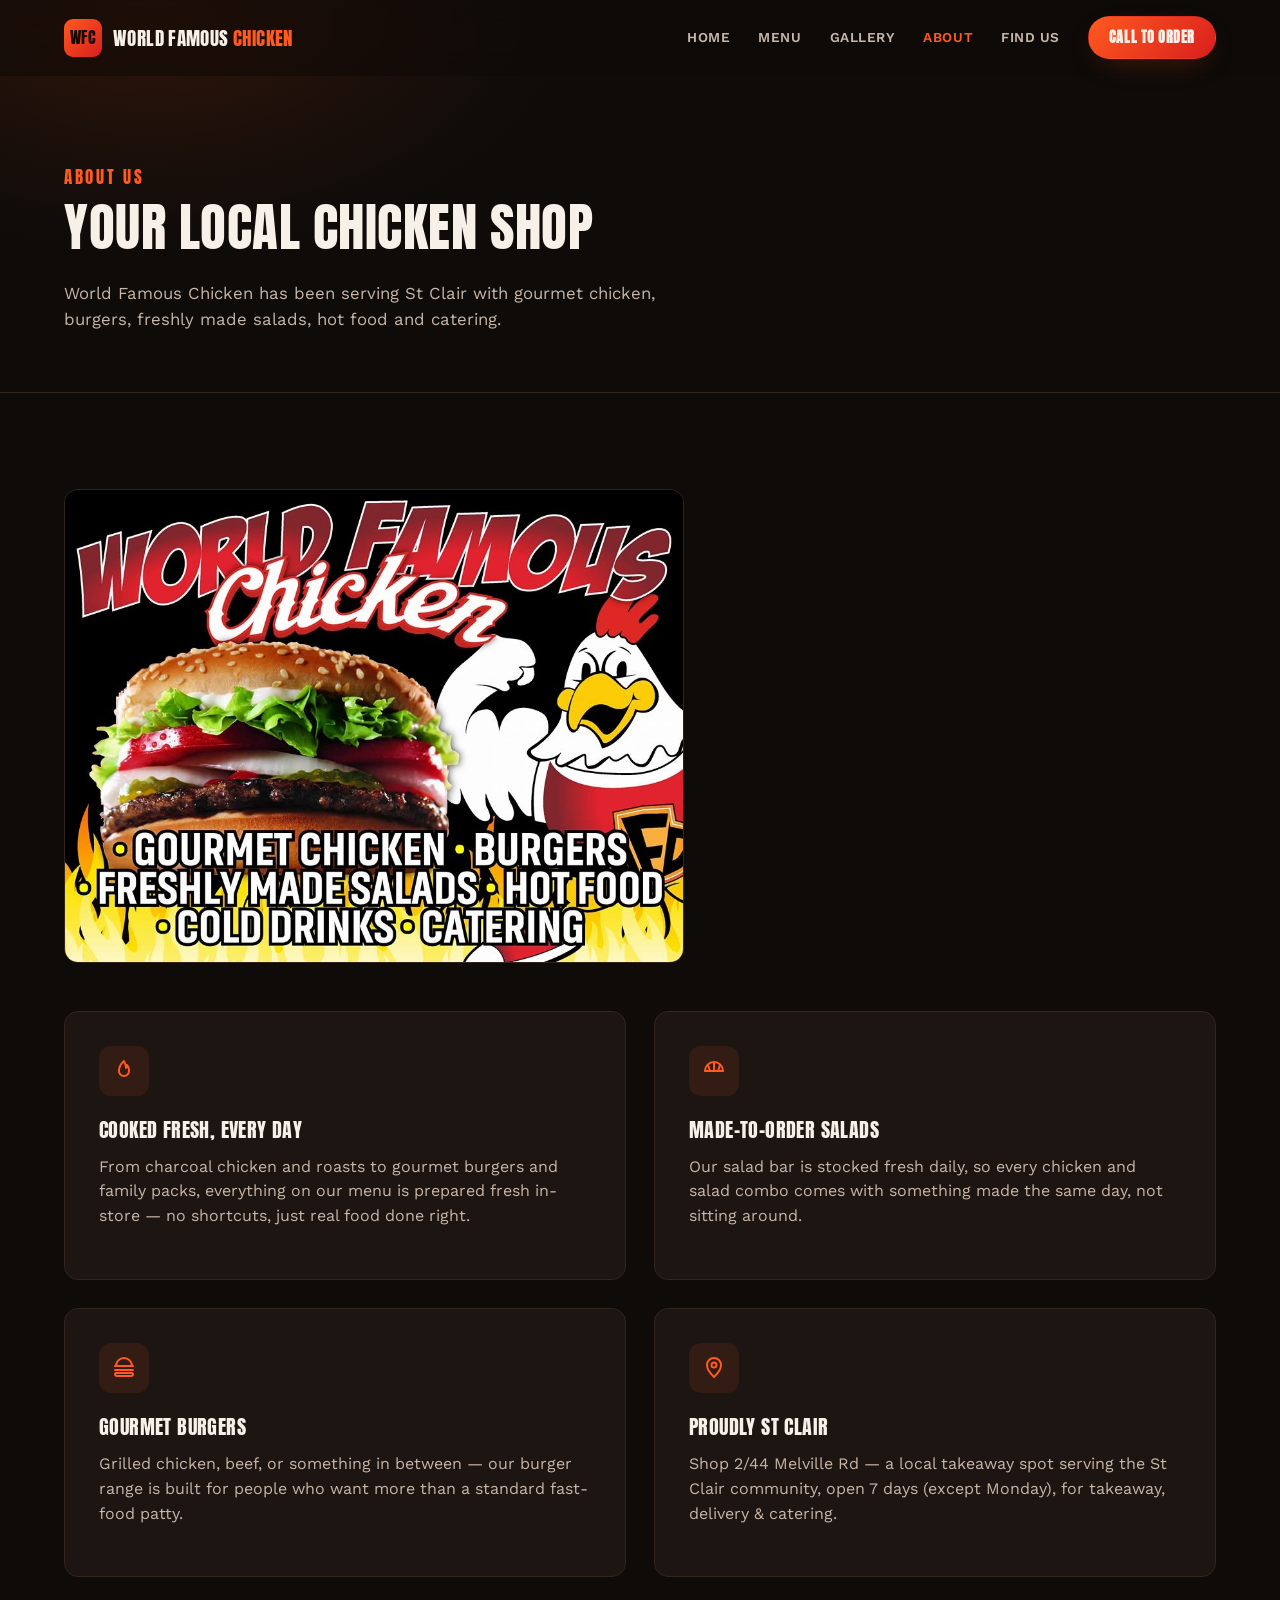
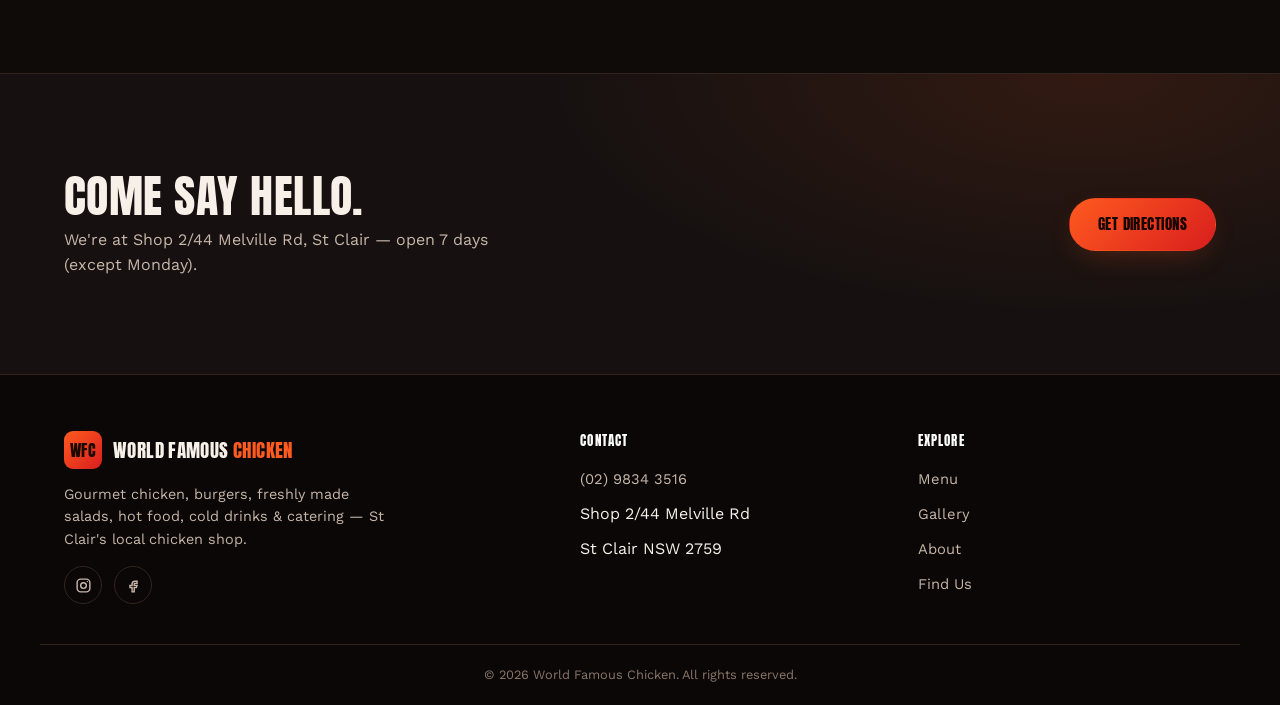
==== about.html @ 00a2d33d "Add real photos from client's Google Drive Pulled 6 photos from the World Famous Chicken Drive folde" ====
<!DOCTYPE html>
<html lang="en-AU">
<head>
<meta charset="UTF-8">
<meta name="viewport" content="width=device-width, initial-scale=1.0">
<title>About Us | World Famous Chicken</title>
<meta name="description" content="About World Famous Chicken — St Clair's local takeaway for gourmet chicken, burgers and freshly made salads.">
<link rel="preconnect" href="https://fonts.googleapis.com">
<link rel="preconnect" href="https://fonts.gstatic.com" crossorigin>
<link rel="stylesheet" href="https://fonts.googleapis.com/css2?family=Anton&family=Work+Sans:wght@400;500;600;700&display=swap">
<link rel="stylesheet" href="assets/css/style.css">
<script>
window.handleImgError = function (img) {
  if (img.dataset.fallbackApplied) return;
  img.dataset.fallbackApplied = 'true';
  var label = img.getAttribute('data-fallback-label') || 'Photo coming soon';
  var wrap = document.createElement('div');
  wrap.className = 'img-fallback';
  wrap.innerHTML = '<span><strong>' + label + '</strong>Photo to be added</span>';
  img.replaceWith(wrap);
};
</script>
</head>
<body>

<a class="skip-link" href="#main">Skip to content</a>
<!-- ============ HEADER ============ -->
<header class="site-header" id="siteHeader">
  <div class="container header-inner">
    <a href="index.html" class="logo">
      <span class="logo-mark">WFC</span>
      <span class="logo-text">World Famous <em>Chicken</em></span>
    </a>

    <nav class="main-nav" id="mainNav">
      <a href="index.html">Home</a>
      <a href="menu.html">Menu</a>
      <a href="gallery.html">Gallery</a>
      <a href="about.html" aria-current="page">About</a>
      <a href="contact.html">Find Us</a>
      <a href="tel:+61298343516" class="btn btn-primary btn-small">Call to Order</a>
    </nav>

    <button class="nav-toggle" id="navToggle" aria-label="Toggle navigation" aria-expanded="false">
      <span></span><span></span><span></span>
    </button>
  </div>
</header>
<main id="main">
  <div class="page-hero">
    <div class="container reveal">
      <p class="eyebrow">About Us</p>
      <h1>Your Local Chicken Shop</h1>
      <p>World Famous Chicken has been serving St Clair with gourmet chicken, burgers, freshly made salads, hot food and catering.</p>
    </div>
  </div>

  <section class="about">
    <div class="container">
      <div class="feature-image reveal">
        <img src="images/world-banner.jpg" alt="World Famous Chicken branded signage" data-fallback-label="World Famous Chicken" onerror="handleImgError(this)">
      </div>
      <div class="about-grid">
        <article class="about-card reveal">
          <div class="about-card-icon" aria-hidden="true"><svg viewBox="0 0 24 24" fill="none" stroke="currentColor" stroke-width="2" stroke-linecap="round" stroke-linejoin="round"><path d="M12 2s-5 4.5-5 9.5A5 5 0 0 0 12 17a5 5 0 0 0 5-5.5C17 8 15 6 15 6s.5 2-1 3c.3-2.5-1-4-2-7z"/></svg></div>
          <h3>Cooked Fresh, Every Day</h3>
          <p>From charcoal chicken and roasts to gourmet burgers and family packs, everything on our menu is prepared fresh in-store — no shortcuts, just real food done right.</p>
        </article>
        <article class="about-card reveal">
          <div class="about-card-icon" aria-hidden="true"><svg viewBox="0 0 24 24" fill="none" stroke="currentColor" stroke-width="2" stroke-linecap="round" stroke-linejoin="round"><path d="M3 12a9 9 0 0 1 18 0z"/><path d="M3 12h18M12 12V4M8 12 6 6M16 12l2-6"/></svg></div>
          <h3>Made-to-Order Salads</h3>
          <p>Our salad bar is stocked fresh daily, so every chicken and salad combo comes with something made the same day, not sitting around.</p>
        </article>
        <article class="about-card reveal">
          <div class="about-card-icon" aria-hidden="true"><svg viewBox="0 0 24 24" fill="none" stroke="currentColor" stroke-width="2" stroke-linecap="round" stroke-linejoin="round"><path d="M4 10a8 8 0 0 1 16 0M3 10h18M3 14h18M4 17h16a1 1 0 0 1 1 1 2 2 0 0 1-2 2H5a2 2 0 0 1-2-2 1 1 0 0 1 1-1z"/></svg></div>
          <h3>Gourmet Burgers</h3>
          <p>Grilled chicken, beef, or something in between — our burger range is built for people who want more than a standard fast-food patty.</p>
        </article>
        <article class="about-card reveal">
          <div class="about-card-icon" aria-hidden="true"><svg viewBox="0 0 24 24" fill="none" stroke="currentColor" stroke-width="2"><path d="M12 21s7-6.6 7-12a7 7 0 0 0-14 0c0 5.4 7 12 7 12z"/><circle cx="12" cy="9" r="2.5"/></svg></div>
          <h3>Proudly St Clair</h3>
          <p>Shop 2/44 Melville Rd — a local takeaway spot serving the St Clair community, open 7 days (except Monday), for takeaway, delivery &amp; catering.</p>
        </article>
      </div>
    </div>
  </section>

  <!-- ============ CTA BANNER ============ -->
  <section class="cta-banner">
    <div class="container reveal">
      <div>
        <h2>Come say hello.</h2>
        <p>We're at Shop 2/44 Melville Rd, St Clair — open 7 days (except Monday).</p>
      </div>
      <a href="contact.html" class="btn btn-primary">Get Directions</a>
    </div>
  </section>
</main>

<!-- ============ FOOTER ============ -->
<footer class="site-footer">
  <div class="container footer-inner">
    <div class="footer-brand">
      <a href="index.html" class="logo">
        <span class="logo-mark">WFC</span>
        <span class="logo-text">World Famous <em>Chicken</em></span>
      </a>
      <p>Gourmet chicken, burgers, freshly made salads, hot food, cold drinks &amp; catering — St Clair's local chicken shop.</p>
      <div class="footer-social">
        <a href="https://www.instagram.com/world.famouschicken/" aria-label="Instagram" target="_blank" rel="noopener"><svg viewBox="0 0 24 24" fill="none" stroke="currentColor" stroke-width="2"><rect x="3" y="3" width="18" height="18" rx="5"/><circle cx="12" cy="12" r="4"/><circle cx="17.5" cy="6.5" r="1" fill="currentColor" stroke="none"/></svg></a>
        <a href="https://www.facebook.com/wfc202/" aria-label="Facebook" target="_blank" rel="noopener"><svg viewBox="0 0 24 24" fill="none" stroke="currentColor" stroke-width="2"><path d="M14 9h3V6h-3a4 4 0 0 0-4 4v2H7v3h3v6h3v-6h3l1-3h-4v-2a1 1 0 0 1 1-1z"/></svg></a>
      </div>
    </div>

    <div class="footer-col">
      <h4>Contact</h4>
      <ul>
        <li><a href="tel:+61298343516">(02) 9834 3516</a></li>
        <li>Shop 2/44 Melville Rd</li>
        <li>St Clair NSW 2759</li>
      </ul>
    </div>

    <div class="footer-col">
      <h4>Explore</h4>
      <ul>
        <li><a href="menu.html">Menu</a></li>
        <li><a href="gallery.html">Gallery</a></li>
        <li><a href="about.html">About</a></li>
        <li><a href="contact.html">Find Us</a></li>
      </ul>
    </div>
  </div>
  <div class="container footer-bottom">
    <p>&copy; <span id="year"></span> World Famous Chicken. All rights reserved.</p>
  </div>
</footer>

<script src="assets/js/main.js"></script>
</body>
</html>
---- assets/css/style.css ----
/* ===========================================================
   World Famous Chicken — stylesheet
   =========================================================== */

:root{
  --bg: #0e0b09;
  --bg-alt: #161110;
  --surface: #1c1512;
  --surface-2: #241a16;
  --border: #33241d;
  --text: #f7f0e8;
  --text-dim: #c7b6a9;
  --text-faint: #8a7669;
  --flame1: #ff5a1f;
  --flame2: #d81e1e;
  --flame-glow: rgba(255, 90, 31, .28);
  --gold: #ffb545;
  --radius: 14px;
  --radius-sm: 8px;
  --maxw: 1200px;
  --ease: cubic-bezier(.22,.68,0,1);
}

*, *::before, *::after{ box-sizing: border-box; }
html{ scroll-behavior: smooth; }
html, body{ margin:0; padding:0; }

body{
  background: var(--bg);
  color: var(--text);
  font-family: "Work Sans", -apple-system, BlinkMacSystemFont, "Segoe UI", Roboto, "Helvetica Neue", Arial, sans-serif;
  line-height: 1.55;
  -webkit-font-smoothing: antialiased;
}

img{ max-width:100%; display:block; }
a{ color: inherit; text-decoration: none; }

h1,h2,h3,h4{
  font-family: "Anton", "Work Sans", sans-serif;
  font-weight: 400;
  letter-spacing: .01em;
  text-transform: uppercase;
  margin: 0 0 .5em;
  color: var(--text);
  text-wrap: balance;
}
h1{ font-size: clamp(2.3rem, 6vw, 4.4rem); line-height: 1.02; }
h2{ font-size: clamp(1.9rem, 3.8vw, 2.9rem); line-height: 1.08; }
h3{ font-size: 1.25rem; letter-spacing: .02em; }
p{ margin: 0 0 1em; color: var(--text-dim); }

.container{
  max-width: var(--maxw);
  margin: 0 auto;
  padding: 0 24px;
}

.skip-link{
  position:absolute; left:-999px; top:0;
  background: var(--flame1); color:#1a0800; padding: 10px 16px;
  border-radius: 0 0 8px 0; z-index: 200; font-weight:700;
}
.skip-link:focus{ left:0; }

/* ---------- buttons ---------- */
.btn{
  display:inline-flex; align-items:center; justify-content:center;
  padding: 14px 28px;
  border-radius: 999px;
  font-family: "Anton", sans-serif;
  font-weight: 400;
  letter-spacing: .03em;
  text-transform: uppercase;
  font-size: .92rem;
  border: 1px solid transparent;
  cursor: pointer;
  transition: transform .25s var(--ease), box-shadow .25s var(--ease), background .25s var(--ease), border-color .25s var(--ease);
  white-space: nowrap;
}
.btn:hover{ transform: translateY(-2px); }
.btn-primary{
  background: linear-gradient(135deg, var(--flame1), var(--flame2));
  color: #180500;
  box-shadow: 0 10px 30px -10px var(--flame-glow);
}
.btn-primary:hover{ box-shadow: 0 14px 34px -8px var(--flame-glow); }
.btn-outline{
  background: transparent;
  border-color: rgba(247,240,232,.28);
  color: var(--text);
}
.btn-outline:hover{ border-color: var(--flame1); color: var(--flame1); }
.btn-block{ width:100%; }
.btn-small{ padding: 10px 20px; font-size:.82rem; }

/* ---------- header ---------- */
.site-header{
  position: fixed; top:0; left:0; right:0; z-index: 100;
  background: rgba(14,11,9,.6);
  backdrop-filter: blur(14px) saturate(140%);
  -webkit-backdrop-filter: blur(14px) saturate(140%);
  border-bottom: 1px solid transparent;
  transition: background .3s var(--ease), border-color .3s var(--ease);
}
.site-header.scrolled{
  background: rgba(14,11,9,.9);
  border-bottom-color: var(--border);
}
.header-inner{
  display:flex; align-items:center; justify-content:space-between;
  padding: 16px 24px;
}
.logo{ display:flex; align-items:center; gap:11px; font-family:"Anton",sans-serif; font-weight:400; font-size:1.2rem; letter-spacing:.02em; text-transform:uppercase; }
.logo-mark{
  display:inline-flex; align-items:center; justify-content:center;
  width:38px; height:38px; border-radius: 9px;
  background: linear-gradient(135deg, var(--flame1), var(--flame2));
  color:#1a0800; font-size:1rem; font-family:"Anton",sans-serif;
}
.logo-text em{ color: var(--flame1); font-style: normal; }

.main-nav{ display:flex; align-items:center; gap: 28px; }
.main-nav a{
  font-size:.85rem; color: var(--text-dim); font-weight:600;
  letter-spacing:.04em; text-transform:uppercase;
  transition: color .2s;
}
.main-nav a:hover{ color: var(--text); }
.main-nav a.btn{ color: inherit; }
.main-nav a[aria-current="page"]{ color: var(--flame1); }

.nav-toggle{
  display:none; background:none; border:0; cursor:pointer;
  width:40px; height:40px; padding:8px; flex-direction:column; justify-content:space-between;
}
.nav-toggle span{ display:block; height:2px; background: var(--text); border-radius:2px; transition: transform .25s, opacity .25s; }

/* ---------- hero ---------- */
.hero{
  position:relative; min-height: 92vh; display:flex; align-items:center;
  overflow:hidden; padding-top: 90px;
}
.hero-media{ position:absolute; inset:0; z-index:0; }
.hero-media img{ width:100%; height:100%; object-fit:cover; }
.hero-media .img-fallback{ position:absolute; inset:0; }
.hero-overlay{
  position:absolute; inset:0;
  background:
    linear-gradient(180deg, rgba(9,6,5,.6) 0%, rgba(9,6,5,.82) 55%, var(--bg) 100%),
    linear-gradient(100deg, rgba(9,6,5,.88) 10%, rgba(9,6,5,.3) 60%);
}
.hero-content{ position:relative; z-index:1; max-width: 760px; padding-top: 30px; padding-bottom: 90px; }
.eyebrow{
  font-family: "Anton", sans-serif;
  text-transform: uppercase; letter-spacing:.16em; font-size:.8rem;
  color: var(--flame1); font-weight:400; margin-bottom: 14px;
}
.hero-sub{ font-size: 1.1rem; max-width: 560px; color: #e4d7ca; }
.hero-actions{ display:flex; gap:16px; flex-wrap:wrap; margin: 26px 0 28px; }
.hero-tags{ display:flex; flex-wrap:wrap; gap:10px; }
.hero-tags span{
  font-size:.78rem; padding: 7px 14px; border-radius:999px;
  border:1px solid rgba(247,240,232,.18); color: var(--text-dim);
  background: rgba(247,240,232,.03);
}
.hero-rating{
  display:inline-flex; align-items:center; gap:8px; margin-bottom:18px;
  font-size:.92rem; color: var(--text-dim);
}
.hero-rating .stars{ color: var(--gold); letter-spacing:1px; }
.hero-rating strong{ color:#fff; }

.scroll-cue{
  position:absolute; bottom: 26px; left:50%; transform: translateX(-50%);
  width: 26px; height: 42px; border: 2px solid rgba(247,240,232,.35); border-radius: 20px;
  z-index:1;
}
.scroll-cue span{
  position:absolute; top:6px; left:50%; transform: translateX(-50%);
  width:4px; height:8px; border-radius:2px; background: var(--flame1);
  animation: cue 1.8s infinite;
}
@keyframes cue{ 0%{ opacity:1; top:6px; } 70%{ opacity:0; top:22px; } 100%{ opacity:0; top:6px; } }

/* ---------- interior page hero ---------- */
.page-hero{
  position:relative; overflow:hidden;
  padding: 164px 0 60px;
  background:
    radial-gradient(700px 420px at 12% 0%, rgba(255,90,31,.14), transparent 60%),
    var(--bg);
  border-bottom: 1px solid var(--border);
}
.page-hero .eyebrow{ margin-bottom: 10px; }
.page-hero h1{ font-size: clamp(2.1rem, 4.6vw, 3.3rem); max-width: 720px; }
.page-hero p{ max-width: 620px; font-size: 1.05rem; margin:0; }

/* ---------- sections generic ---------- */
section{ padding: 96px 0; }
.section-head{ max-width: 700px; margin-bottom: 52px; }
.section-head.light h2, .section-head.light p{ color: #fff; }
.section-head.light .section-sub{ color: rgba(255,255,255,.65); }
.section-sub{ color: var(--text-dim); font-size: 1.05rem; }

/* ---------- homepage teaser cards ---------- */
.teasers{ background: var(--bg); }
.teaser-grid{ display:grid; grid-template-columns: repeat(3, 1fr); gap: 22px; }
.teaser-card{
  position:relative; display:block; overflow:hidden;
  border-radius: var(--radius); border:1px solid var(--border);
  aspect-ratio: 4/3.4;
  transition: transform .3s var(--ease), border-color .3s;
}
.teaser-card:hover{ transform: translateY(-4px); border-color: rgba(255,90,31,.4); }
.teaser-card img{ width:100%; height:100%; object-fit:cover; transition: transform .6s var(--ease); }
.teaser-card:hover img{ transform: scale(1.05); }
.teaser-card .img-fallback{ position:absolute; inset:0; }
.teaser-overlay{
  position:absolute; inset:0; display:flex; flex-direction:column; justify-content:flex-end;
  padding: 26px; background: linear-gradient(0deg, rgba(6,4,3,.97) 0%, rgba(6,4,3,.88) 42%, rgba(6,4,3,.2) 75%, transparent 100%);
}
.teaser-overlay h3{ color:#fff; margin-bottom: 6px; }
.teaser-overlay p{ color: rgba(247,240,232,.72); font-size:.9rem; margin: 0 0 12px; max-width: 32ch; }
.teaser-link{
  display:inline-flex; align-items:center; gap:6px;
  color: var(--flame1); font-family:"Anton",sans-serif; font-weight:400; font-size:.82rem;
  text-transform: uppercase; letter-spacing:.06em;
}
.teaser-link svg{ width:14px; height:14px; transition: transform .25s var(--ease); }
.teaser-card:hover .teaser-link svg{ transform: translateX(4px); }

/* ---------- info strip (hours / address / phone) ---------- */
.info-strip{ background: var(--bg-alt); }
.info-grid{ display:grid; grid-template-columns: repeat(3, 1fr); gap: 20px; }
.info-card{
  background: var(--surface); border:1px solid var(--border); border-radius: var(--radius);
  padding: 30px; transition: transform .3s var(--ease), border-color .3s;
}
.info-card:hover{ transform: translateY(-4px); border-color: rgba(255,90,31,.35); }
.info-card-icon{
  width:44px; height:44px; border-radius: 10px;
  background: rgba(255,90,31,.12); color: var(--flame1);
  display:flex; align-items:center; justify-content:center; margin-bottom: 16px;
}
.info-card-icon svg{ width:22px; height:22px; }
.info-card h3{ margin-bottom:10px; }
.info-card .hours-row{ display:flex; justify-content:space-between; font-size:.92rem; padding:4px 0; color: var(--text-dim); }
.info-card .hours-row.today{ color: var(--text); font-weight:600; }
.info-card .hours-row span:last-child{ font-variant-numeric: tabular-nums; }

/* ---------- cta banner ---------- */
.cta-banner{
  background:
    radial-gradient(900px 400px at 85% 0%, rgba(255,90,31,.12), transparent 60%),
    var(--bg-alt);
  border-top: 1px solid var(--border);
}
.cta-banner .container{
  display:flex; align-items:center; justify-content:space-between; flex-wrap:wrap; gap: 24px;
}
.cta-banner h2{ margin:0; max-width: 520px; }
.cta-banner p{ margin: 8px 0 0; max-width: 480px; }

/* ---------- menu ---------- */
.menu-nav{
  position: sticky; top: 74px; z-index: 40;
  display:flex; gap:10px; overflow-x:auto; padding: 14px 0;
  background: var(--bg); border-bottom: 1px solid var(--border);
  scrollbar-width: none;
}
.menu-nav::-webkit-scrollbar{ display:none; }
.menu-nav a{
  flex: 0 0 auto; padding: 9px 18px; border-radius:999px; border:1px solid var(--border);
  font-family:"Anton",sans-serif; font-size:.8rem; letter-spacing:.04em; text-transform:uppercase;
  color: var(--text-dim); transition: all .2s;
}
.menu-nav a:hover, .menu-nav a.active{ color:#180500; background: linear-gradient(135deg, var(--flame1), var(--flame2)); border-color: transparent; }

.menu-category{ padding: 64px 0; border-bottom: 1px solid var(--border); scroll-margin-top: 150px; }
.menu-category:last-child{ border-bottom:none; }
.menu-cat-head{ display:flex; align-items:baseline; gap:16px; margin-bottom: 30px; }
.menu-cat-head h2{ margin:0; }
.menu-cat-note{ color: var(--text-faint); font-size:.85rem; }

.menu-grid{ display:grid; grid-template-columns: repeat(2, 1fr); gap: 14px 32px; }
.menu-item{
  display:flex; justify-content:space-between; gap: 18px;
  padding: 16px 0; border-bottom: 1px dashed var(--border);
}
.menu-item-name{ font-family:"Anton",sans-serif; font-size:1rem; letter-spacing:.01em; color:#fff; margin-bottom:4px; text-transform:none; }
.menu-item-desc{ font-size:.86rem; color: var(--text-faint); margin:0; }
.menu-item-price{
  font-variant-numeric: tabular-nums; font-weight:700; color: var(--flame1);
  white-space:nowrap; text-align:right; font-size:1rem; padding-top:1px;
}
.menu-item-price small{ display:block; font-size:.68rem; color: var(--text-faint); font-weight:500; text-transform:uppercase; letter-spacing:.05em; }

.menu-tier-price{ display:flex; flex-direction:column; gap:2px; align-items:flex-end; }
.menu-tier-price .tier{ display:flex; gap:8px; align-items:baseline; justify-content:flex-end; }
.menu-tier-price .tier-label{ font-size:.68rem; color:var(--text-faint); text-transform:uppercase; letter-spacing:.05em; width:44px; text-align:right; }

.family-pack-grid{ display:grid; grid-template-columns: repeat(4, 1fr); gap: 18px; }
.family-pack-card{
  background: var(--surface); border:1px solid var(--border); border-radius: var(--radius);
  padding: 24px; display:flex; flex-direction:column; gap:10px;
  transition: transform .3s var(--ease), border-color .3s;
}
.family-pack-card:hover{ transform: translateY(-4px); border-color: rgba(255,90,31,.4); }
.family-pack-card .price{ font-family:"Anton",sans-serif; font-size:1.8rem; color: var(--flame1); }
.family-pack-card h3{ margin-bottom:0; font-size:1.05rem; }
.family-pack-card p{ font-size:.85rem; margin:0; }

/* ---------- fallback placeholder ---------- */
.img-fallback{
  width:100%; height:100%; min-height: 100%;
  display:flex; align-items:center; justify-content:center; text-align:center;
  padding: 20px;
  background:
    radial-gradient(circle at 30% 20%, rgba(255,90,31,.16), transparent 55%),
    repeating-linear-gradient(135deg, rgba(247,240,232,.035) 0 2px, transparent 2px 14px),
    linear-gradient(160deg, #221712, #100b09);
  color: var(--text-dim);
  font-size: .82rem;
  border: 1px dashed rgba(247,240,232,.14);
}
.img-fallback strong{ display:block; color: var(--flame1); font-weight:700; margin-bottom:4px; font-size:.9rem; }

/* ---------- gallery ---------- */
.gallery{ background: var(--bg-alt); }
.gallery-grid{
  display:grid; grid-template-columns: repeat(4, 1fr); grid-auto-rows: 220px; gap: 18px;
}
.gallery-item{
  position:relative; margin:0; border-radius: var(--radius); overflow:hidden;
  grid-column: span 2;
}
.gallery-item.large{ grid-column: span 2; grid-row: span 2; }
.gallery-item img{
  width:100%; height:100%; object-fit:cover;
  transition: transform .6s var(--ease);
}
.gallery-item:hover img{ transform: scale(1.06); }
.gallery-item figcaption{
  position:absolute; left:0; right:0; bottom:0; padding: 16px 18px;
  background: linear-gradient(0deg, rgba(0,0,0,.78), transparent);
  font-size:.85rem; color:#fff;
}
.gallery-item figcaption span{ display:block; color: var(--flame1); font-weight:700; font-size:.75rem; text-transform:uppercase; letter-spacing:.05em; margin-bottom:2px; }

/* ---------- about ---------- */
.about{ background: var(--bg); }
.feature-image{
  border-radius: var(--radius); overflow:hidden; border:1px solid var(--border);
  margin-bottom: 48px; max-width: 620px;
}
.feature-image img{ width:100%; height:auto; display:block; }
.about-grid{ display:grid; grid-template-columns: repeat(2, 1fr); gap: 28px; }
.about-card{
  background: var(--surface);
  border: 1px solid var(--border);
  border-radius: var(--radius);
  padding: 34px;
  transition: transform .3s var(--ease), border-color .3s;
}
.about-card:hover{ transform: translateY(-4px); border-color: rgba(255,90,31,.35); }
.about-card-icon{
  width:50px; height:50px; border-radius: 12px;
  background: rgba(255,90,31,.1); color: var(--flame1);
  display:flex; align-items:center; justify-content:center; margin-bottom: 18px;
}
.about-card-icon svg{ width:24px; height:24px; }

/* ---------- reviews ---------- */
.reviews{ background: var(--bg-alt); }
.review-grid{ display:grid; grid-template-columns: repeat(3, 1fr); gap: 20px; }
.review-card{
  background: var(--surface); border:1px solid var(--border); border-radius: var(--radius);
  padding: 26px;
}
.review-stars{ color: var(--gold); letter-spacing:2px; margin-bottom:12px; display:block; }
.review-card p{ font-size:.94rem; margin-bottom: 14px; }
.review-name{ font-family:"Anton",sans-serif; font-size:.82rem; letter-spacing:.03em; color:#fff; text-transform:uppercase; }

/* ---------- contact ---------- */
.contact{ background: var(--bg-alt); }
.contact-grid{ display:grid; grid-template-columns: 1fr 1fr; gap: 56px; align-items:start; }
.contact-points{ list-style:none; padding:0; margin: 24px 0 0; display:grid; gap: 12px; }
.contact-points li{
  padding: 14px 18px; background: var(--surface); border:1px solid var(--border);
  border-radius: var(--radius-sm); color: var(--text-dim); font-size:.92rem;
}
.contact-points strong{ color: var(--flame1); }
.map-embed{ border-radius: var(--radius); overflow:hidden; border:1px solid var(--border); aspect-ratio: 4/3; }
.map-embed iframe{ width:100%; height:100%; border:0; filter: grayscale(.3) invert(.92) contrast(.9); }

/* ---------- footer ---------- */
.site-footer{ background:#0a0706; border-top: 1px solid var(--border); padding-top: 56px; }
.footer-inner{
  display:grid; grid-template-columns: 1.6fr 1fr 1fr; gap: 40px; padding-bottom: 40px;
}
.footer-brand p{ margin-top: 14px; max-width: 320px; font-size:.9rem; }
.footer-social{ display:flex; gap:12px; margin-top:16px; }
.footer-social a{
  width:38px; height:38px; border-radius:50%; border:1px solid var(--border);
  display:flex; align-items:center; justify-content:center; color: var(--text-dim);
  transition: all .2s;
}
.footer-social a:hover{ color:#180500; background: var(--flame1); border-color: transparent; }
.footer-social svg{ width:17px; height:17px; }
.footer-col h4{ color:#fff; font-size:.82rem; text-transform:uppercase; letter-spacing:.08em; margin-bottom: 16px; font-family:"Anton",sans-serif; font-weight:400; }
.footer-col ul{ list-style:none; margin:0; padding:0; display:grid; gap: 10px; }
.footer-col a{ color: var(--text-dim); font-size:.92rem; transition: color .2s; }
.footer-col a:hover{ color: var(--flame1); }
.footer-bottom{ border-top: 1px solid var(--border); padding: 20px 24px; }
.footer-bottom p{ margin:0; font-size:.8rem; color: var(--text-faint); text-align:center; }

/* ---------- scroll reveal ---------- */
.reveal{ opacity:0; transform: translateY(28px); transition: opacity .8s var(--ease), transform .8s var(--ease); }
.reveal.is-visible{ opacity:1; transform: translateY(0); }

@media (prefers-reduced-motion: reduce){
  html{ scroll-behavior:auto; }
  .reveal{ opacity:1; transform:none; transition:none; }
}

/* ---------- responsive ---------- */
@media (max-width: 980px){
  .about-grid, .contact-grid{ grid-template-columns: 1fr; }
  .info-grid{ grid-template-columns: 1fr; }
  .teaser-grid{ grid-template-columns: 1fr; }
  .family-pack-grid{ grid-template-columns: repeat(2, 1fr); }
  .review-grid{ grid-template-columns: 1fr; }
  .menu-grid{ grid-template-columns: 1fr; }
  .footer-inner{ grid-template-columns: 1fr 1fr; }
  .footer-brand{ grid-column: 1 / -1; }
}

@media (max-width: 760px){
  .main-nav{
    position: fixed; top: 0; right: 0; height: 100vh; width: min(78vw, 320px);
    background: var(--bg-alt); border-left: 1px solid var(--border);
    flex-direction: column; align-items: flex-start; justify-content:flex-start;
    padding: 100px 28px 28px; gap: 22px;
    transform: translateX(100%); transition: transform .35s var(--ease);
  }
  .main-nav.open{ transform: translateX(0); }
  .main-nav a{ font-size: 1rem; }
  .main-nav a.btn{ margin-top: 10px; }
  .nav-toggle{ display:flex; z-index: 110; }
  .nav-toggle.open span:nth-child(1){ transform: translateY(7px) rotate(45deg); }
  .nav-toggle.open span:nth-child(2){ opacity:0; }
  .nav-toggle.open span:nth-child(3){ transform: translateY(-7px) rotate(-45deg); }

  .gallery-grid{ grid-template-columns: repeat(2, 1fr); grid-auto-rows: 180px; }
  .gallery-item, .gallery-item.large{ grid-column: span 2; grid-row: span 1; }
  .family-pack-grid{ grid-template-columns: 1fr; }
  section{ padding: 64px 0; }
  .page-hero{ padding: 136px 0 46px; }
  .cta-banner .container{ flex-direction:column; align-items:flex-start; }
  .menu-nav{ top: 64px; }
}
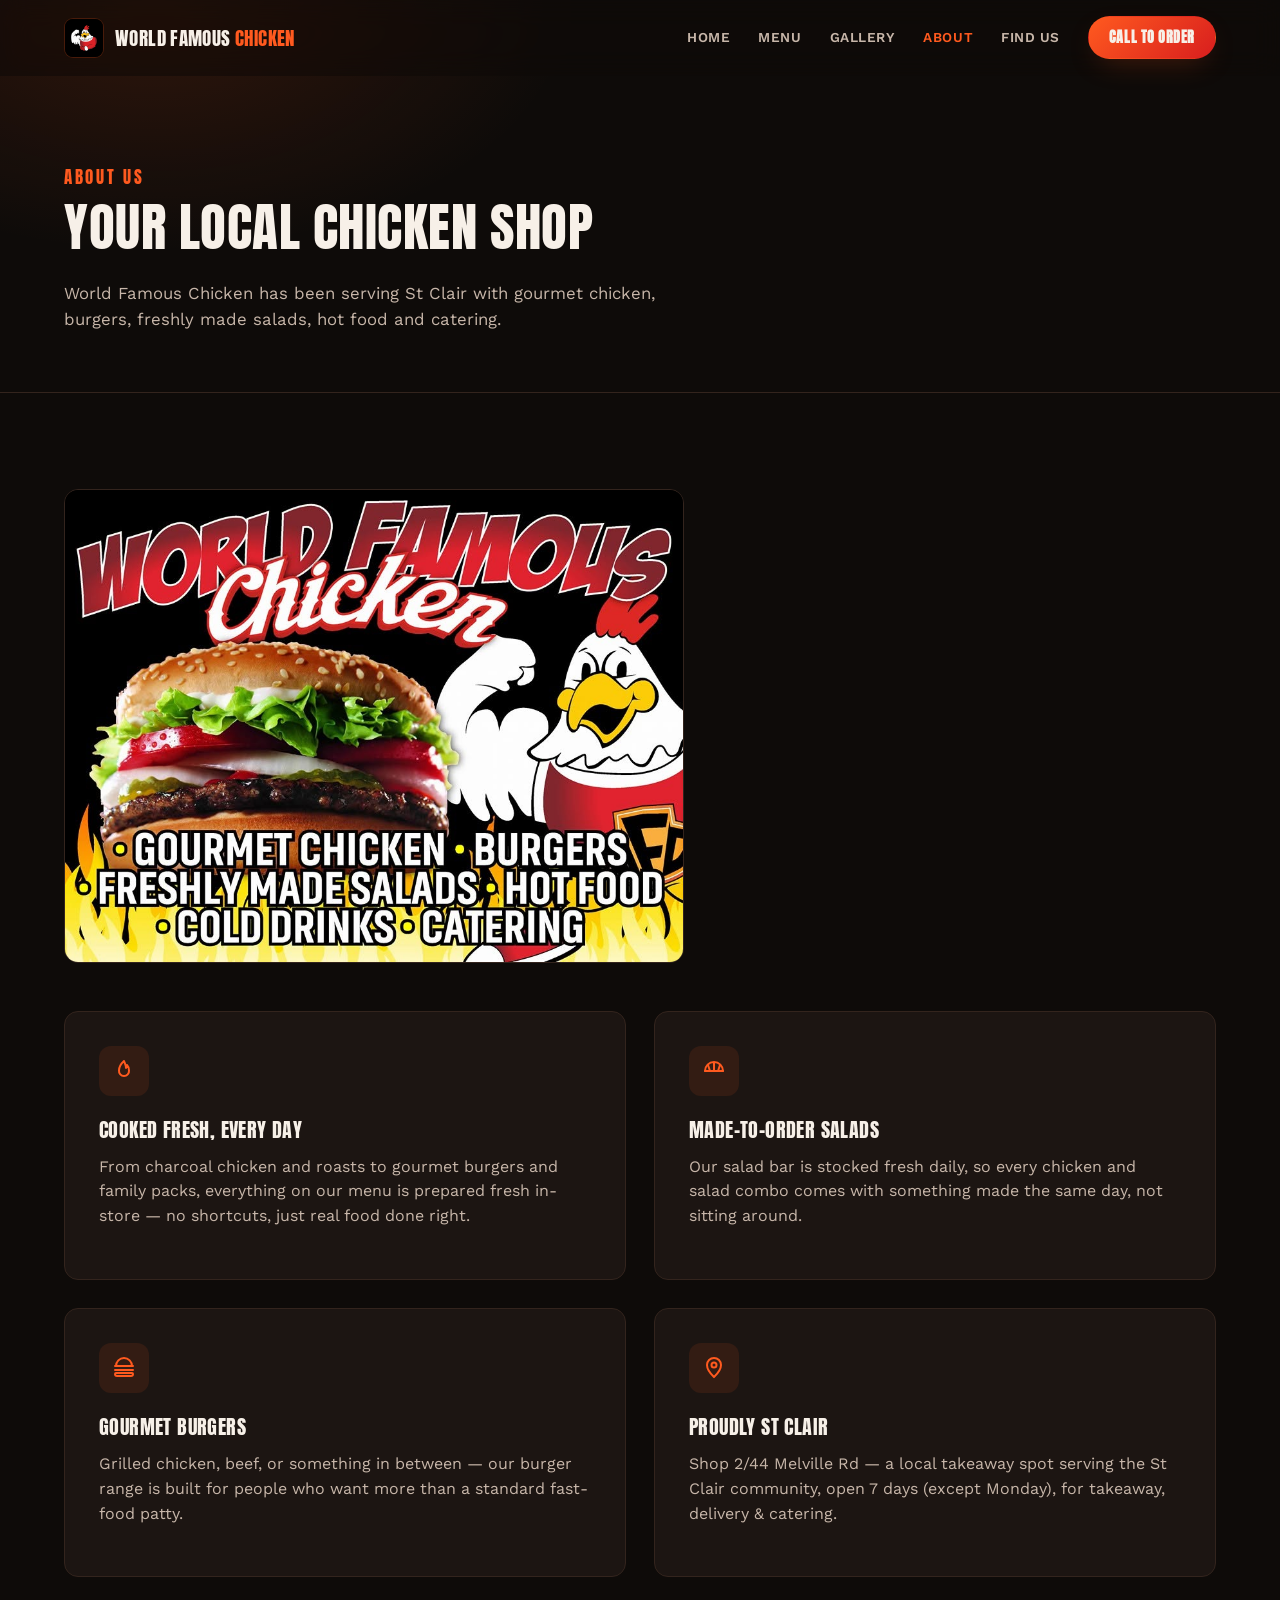
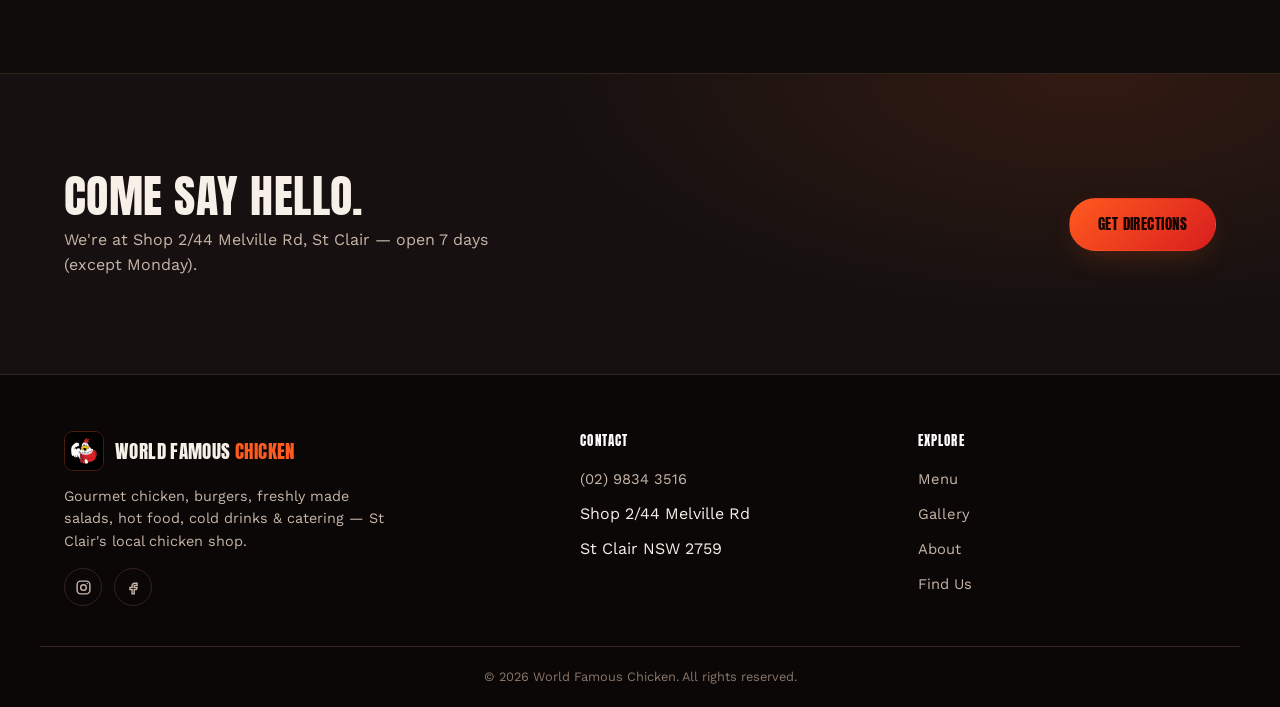
==== commit 7010caeb: "Replace text logo mark with the mascot chicken icon AI-isolated version of the mascot from the clien" ====
--- a/about.html
+++ b/about.html
@@ -28,7 +28,7 @@
 <header class="site-header" id="siteHeader">
   <div class="container header-inner">
     <a href="index.html" class="logo">
-      <span class="logo-mark">WFC</span>
+      <img src="images/logo-mascot.png" class="logo-mark" alt="World Famous Chicken mascot">
       <span class="logo-text">World Famous <em>Chicken</em></span>
     </a>
 
@@ -102,7 +102,7 @@
   <div class="container footer-inner">
     <div class="footer-brand">
       <a href="index.html" class="logo">
-        <span class="logo-mark">WFC</span>
+        <img src="images/logo-mascot.png" class="logo-mark" alt="World Famous Chicken mascot">
         <span class="logo-text">World Famous <em>Chicken</em></span>
       </a>
       <p>Gourmet chicken, burgers, freshly made salads, hot food, cold drinks &amp; catering — St Clair's local chicken shop.</p>
--- a/assets/css/style.css
+++ b/assets/css/style.css
@@ -113,10 +113,11 @@
 }
 .logo{ display:flex; align-items:center; gap:11px; font-family:"Anton",sans-serif; font-weight:400; font-size:1.2rem; letter-spacing:.02em; text-transform:uppercase; }
 .logo-mark{
-  display:inline-flex; align-items:center; justify-content:center;
-  width:38px; height:38px; border-radius: 9px;
-  background: linear-gradient(135deg, var(--flame1), var(--flame2));
-  color:#1a0800; font-size:1rem; font-family:"Anton",sans-serif;
+  display:inline-block;
+  width:40px; height:40px; border-radius: 9px;
+  object-fit: cover; object-position: center;
+  background: #0b0704;
+  border: 1px solid rgba(255,90,31,.25);
 }
 .logo-text em{ color: var(--flame1); font-style: normal; }
 
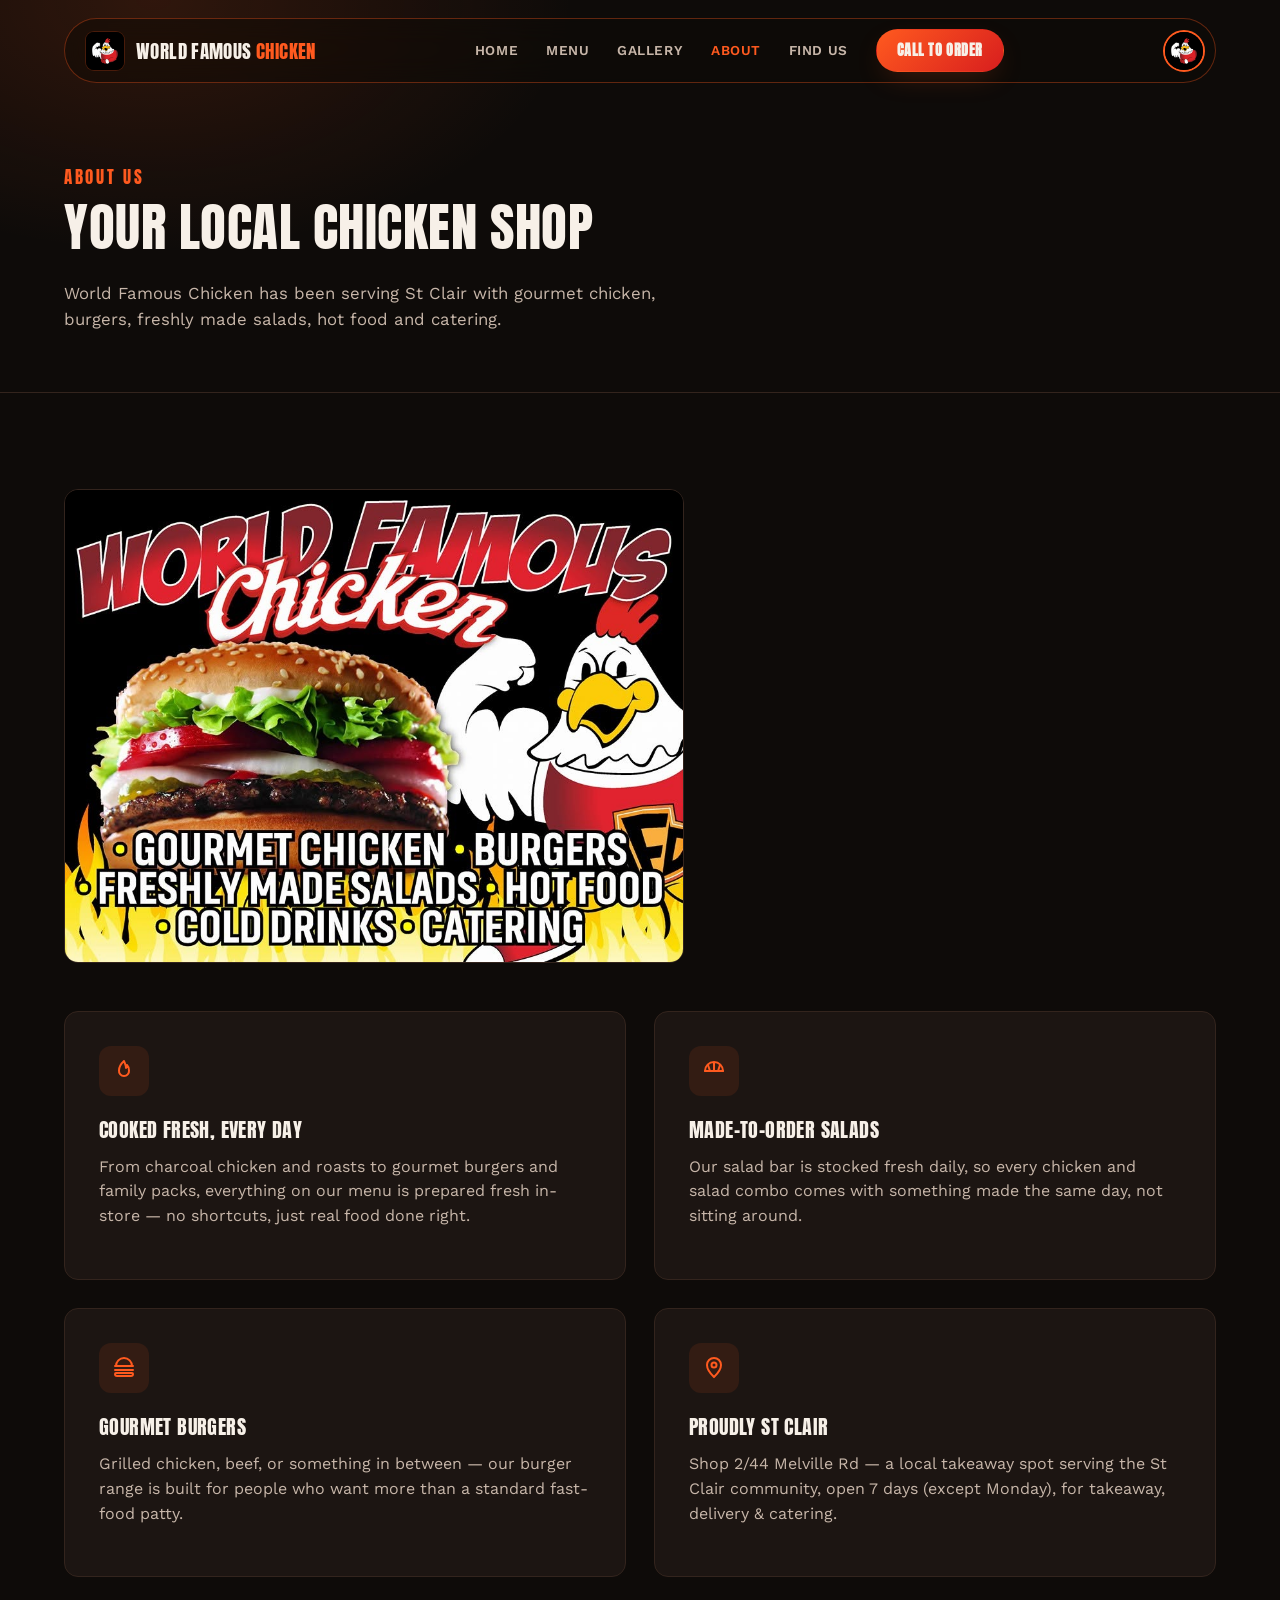
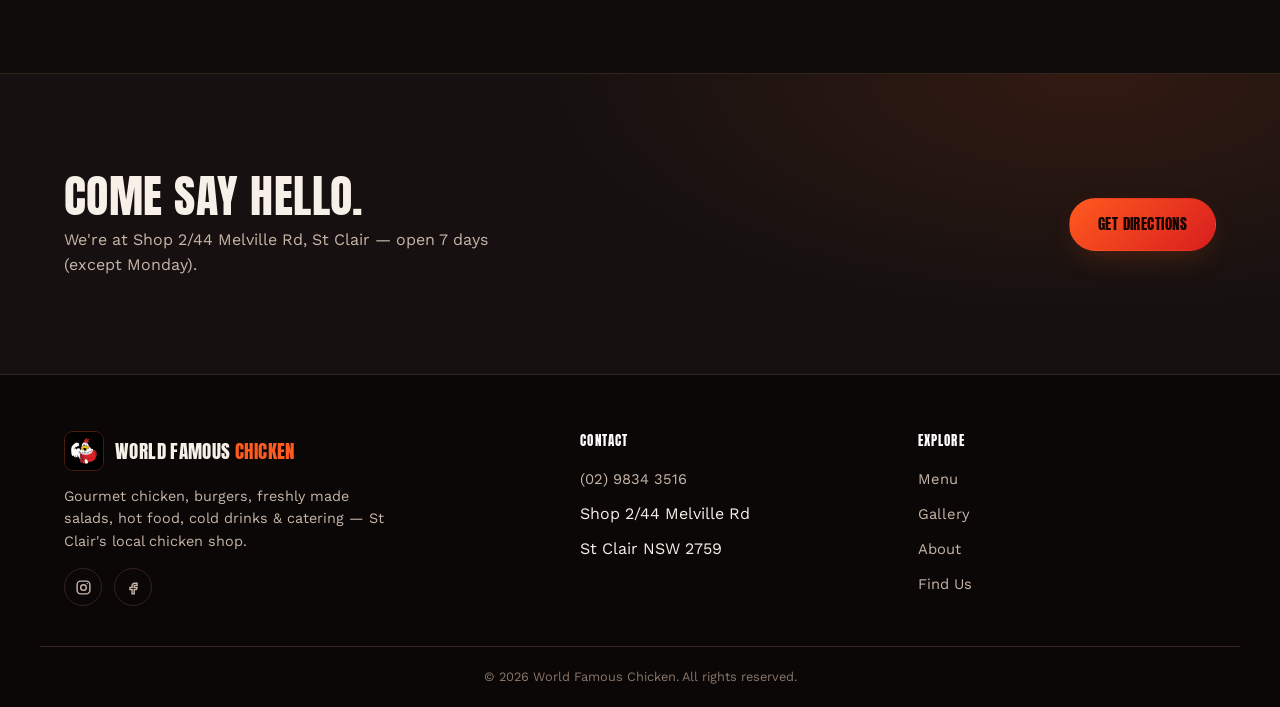
==== commit c3f8669d: "Restyle homepage hero and header (Chargrill Charlie's-inspired) Framed pill nav bar with mascot badg" ====
--- a/about.html
+++ b/about.html
@@ -26,24 +26,30 @@
 <a class="skip-link" href="#main">Skip to content</a>
 <!-- ============ HEADER ============ -->
 <header class="site-header" id="siteHeader">
-  <div class="container header-inner">
-    <a href="index.html" class="logo">
-      <img src="images/logo-mascot.png" class="logo-mark" alt="World Famous Chicken mascot">
-      <span class="logo-text">World Famous <em>Chicken</em></span>
-    </a>
+  <div class="container">
+    <div class="header-inner">
+      <a href="index.html" class="logo">
+        <img src="images/logo-mascot.png" class="logo-mark" alt="World Famous Chicken mascot">
+        <span class="logo-text">World Famous <em>Chicken</em></span>
+      </a>
 
-    <nav class="main-nav" id="mainNav">
+      <nav class="main-nav" id="mainNav">
       <a href="index.html">Home</a>
       <a href="menu.html">Menu</a>
       <a href="gallery.html">Gallery</a>
       <a href="about.html" aria-current="page">About</a>
       <a href="contact.html">Find Us</a>
       <a href="tel:+61298343516" class="btn btn-primary btn-small">Call to Order</a>
-    </nav>
+      </nav>
 
-    <button class="nav-toggle" id="navToggle" aria-label="Toggle navigation" aria-expanded="false">
-      <span></span><span></span><span></span>
-    </button>
+      <span class="nav-badge">
+        <img src="images/logo-mascot.png" alt="" aria-hidden="true">
+      </span>
+
+      <button class="nav-toggle" id="navToggle" aria-label="Toggle navigation" aria-expanded="false">
+        <span></span><span></span><span></span>
+      </button>
+    </div>
   </div>
 </header>
 <main id="main">
--- a/assets/css/style.css
+++ b/assets/css/style.css
@@ -91,26 +91,45 @@
   color: var(--text);
 }
 .btn-outline:hover{ border-color: var(--flame1); color: var(--flame1); }
+.btn-light{
+  background: #f7f0e8;
+  border-color: #f7f0e8;
+  color: #1a0f08;
+}
+.btn-light:hover{ background:#fff; border-color:#fff; }
 .btn-block{ width:100%; }
 .btn-small{ padding: 10px 20px; font-size:.82rem; }
 
 /* ---------- header ---------- */
 .site-header{
   position: fixed; top:0; left:0; right:0; z-index: 100;
-  background: rgba(14,11,9,.6);
+  padding: 18px 0;
+  transition: padding .3s var(--ease);
+}
+.site-header.scrolled{ padding: 12px 0; }
+.header-inner{
+  display:flex; align-items:center; justify-content:space-between;
+  gap: 18px;
+  padding: 10px 10px 10px 20px;
+  background: rgba(14,11,9,.55);
   backdrop-filter: blur(14px) saturate(140%);
   -webkit-backdrop-filter: blur(14px) saturate(140%);
-  border-bottom: 1px solid transparent;
-  transition: background .3s var(--ease), border-color .3s var(--ease);
-}
-.site-header.scrolled{
-  background: rgba(14,11,9,.9);
-  border-bottom-color: var(--border);
-}
-.header-inner{
-  display:flex; align-items:center; justify-content:space-between;
-  padding: 16px 24px;
-}
+  border: 1px solid rgba(255,90,31,.35);
+  border-radius: 999px;
+  transition: background .3s var(--ease), border-color .3s var(--ease), box-shadow .3s var(--ease);
+}
+.site-header.scrolled .header-inner{
+  background: rgba(14,11,9,.92);
+  border-color: rgba(255,90,31,.55);
+  box-shadow: 0 10px 30px -14px rgba(0,0,0,.6);
+}
+.nav-badge{
+  display:flex; align-items:center; justify-content:center;
+  width:42px; height:42px; border-radius:50%; flex-shrink:0;
+  border: 2px solid var(--flame1); overflow:hidden;
+  background:#0b0704;
+}
+.nav-badge img{ width:100%; height:100%; object-fit:cover; }
 .logo{ display:flex; align-items:center; gap:11px; font-family:"Anton",sans-serif; font-weight:400; font-size:1.2rem; letter-spacing:.02em; text-transform:uppercase; }
 .logo-mark{
   display:inline-block;
@@ -143,8 +162,23 @@
   overflow:hidden; padding-top: 90px;
 }
 .hero-media{ position:absolute; inset:0; z-index:0; }
-.hero-media img{ width:100%; height:100%; object-fit:cover; }
+.hero-slide{ position:absolute; inset:0; opacity:0; transition: opacity 1.1s ease; }
+.hero-slide.is-active{ opacity:1; }
+.hero-slide img{ width:100%; height:100%; object-fit:cover; }
 .hero-media .img-fallback{ position:absolute; inset:0; }
+.hero-arrows{
+  position:absolute; right: 22px; bottom: 26px; z-index:2;
+  display:flex; gap:10px;
+}
+.hero-arrow{
+  width:42px; height:42px; border-radius:50%;
+  display:flex; align-items:center; justify-content:center;
+  background: rgba(14,11,9,.55); border:1px solid rgba(247,240,232,.28);
+  color:#fff; cursor:pointer; transition: all .2s;
+  backdrop-filter: blur(6px);
+}
+.hero-arrow:hover{ background: var(--flame1); border-color: var(--flame1); color:#180500; }
+.hero-arrow svg{ width:17px; height:17px; }
 .hero-overlay{
   position:absolute; inset:0;
   background:
@@ -452,6 +486,9 @@
   .nav-toggle.open span:nth-child(1){ transform: translateY(7px) rotate(45deg); }
   .nav-toggle.open span:nth-child(2){ opacity:0; }
   .nav-toggle.open span:nth-child(3){ transform: translateY(-7px) rotate(-45deg); }
+  .nav-badge{ display:none; }
+  .hero-arrows{ right: 14px; bottom: 18px; }
+  .hero-arrow{ width:36px; height:36px; }
 
   .gallery-grid{ grid-template-columns: repeat(2, 1fr); grid-auto-rows: 180px; }
   .gallery-item, .gallery-item.large{ grid-column: span 2; grid-row: span 1; }
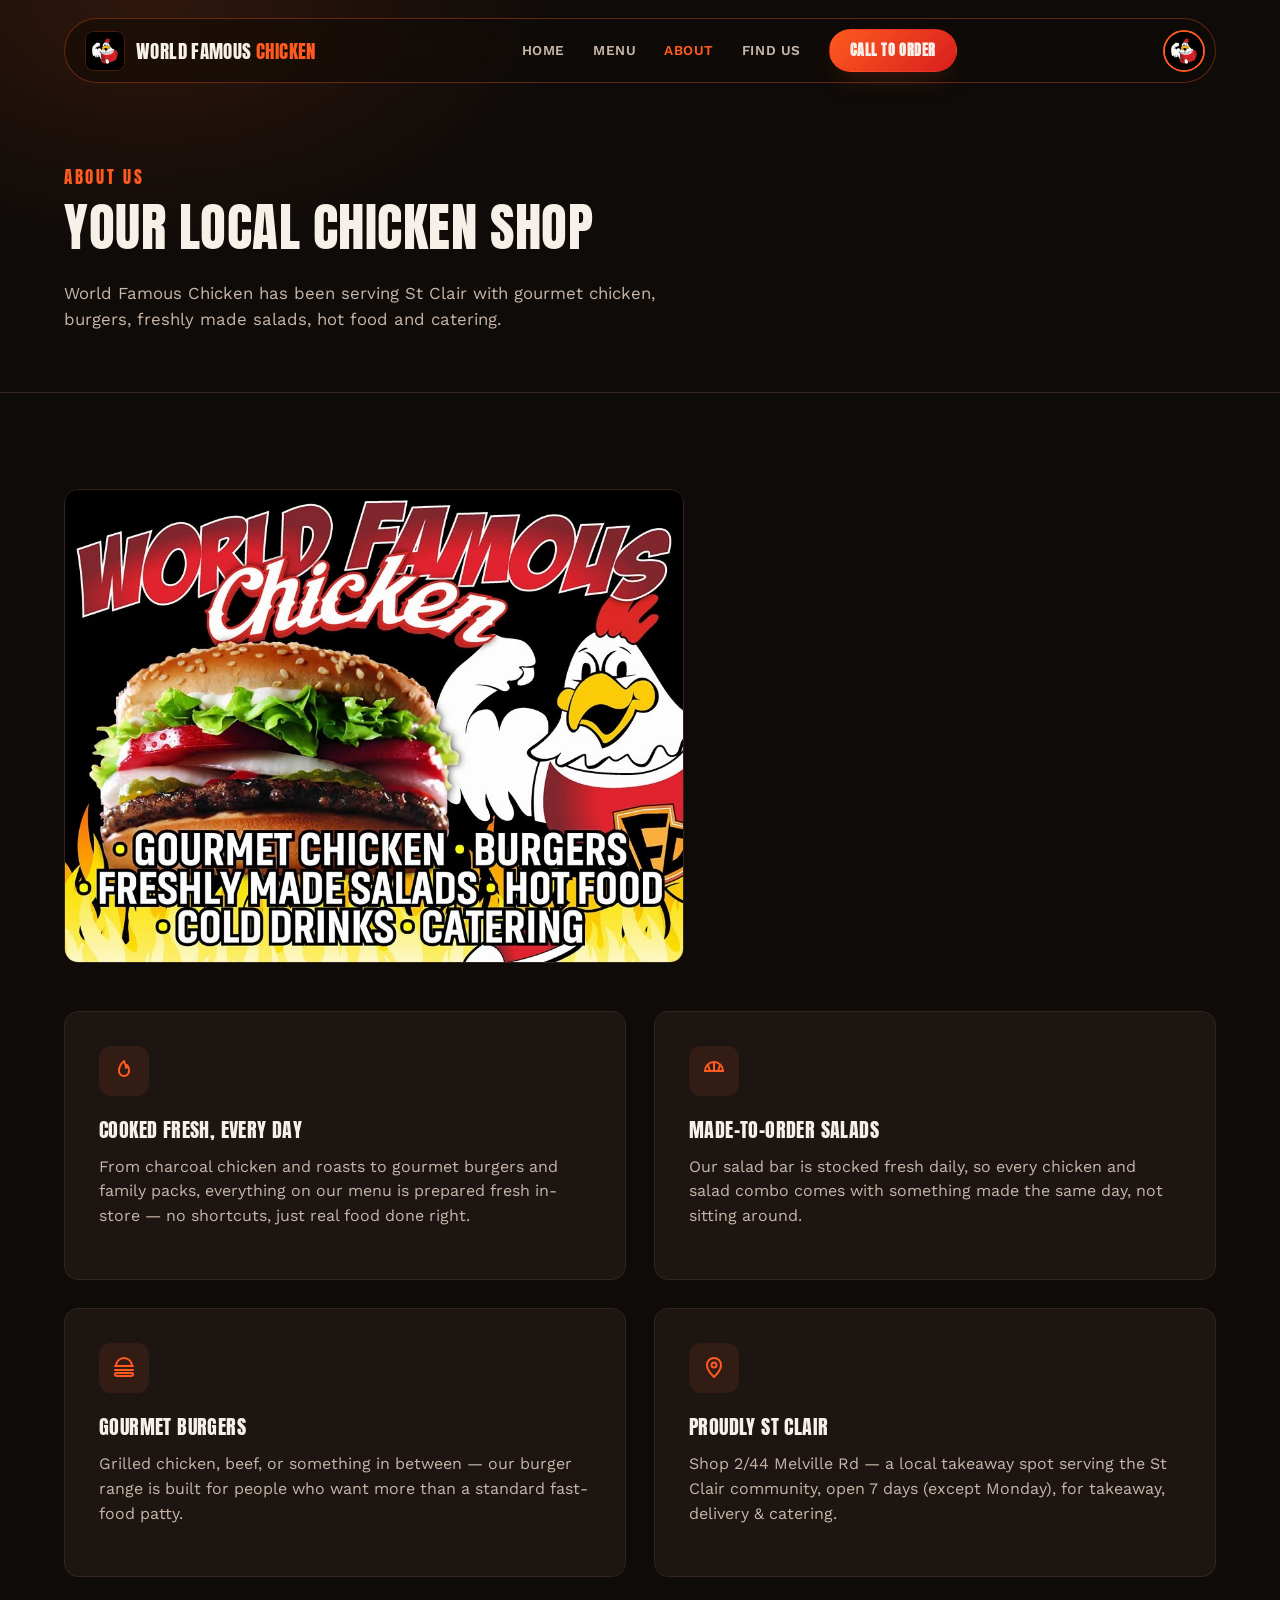
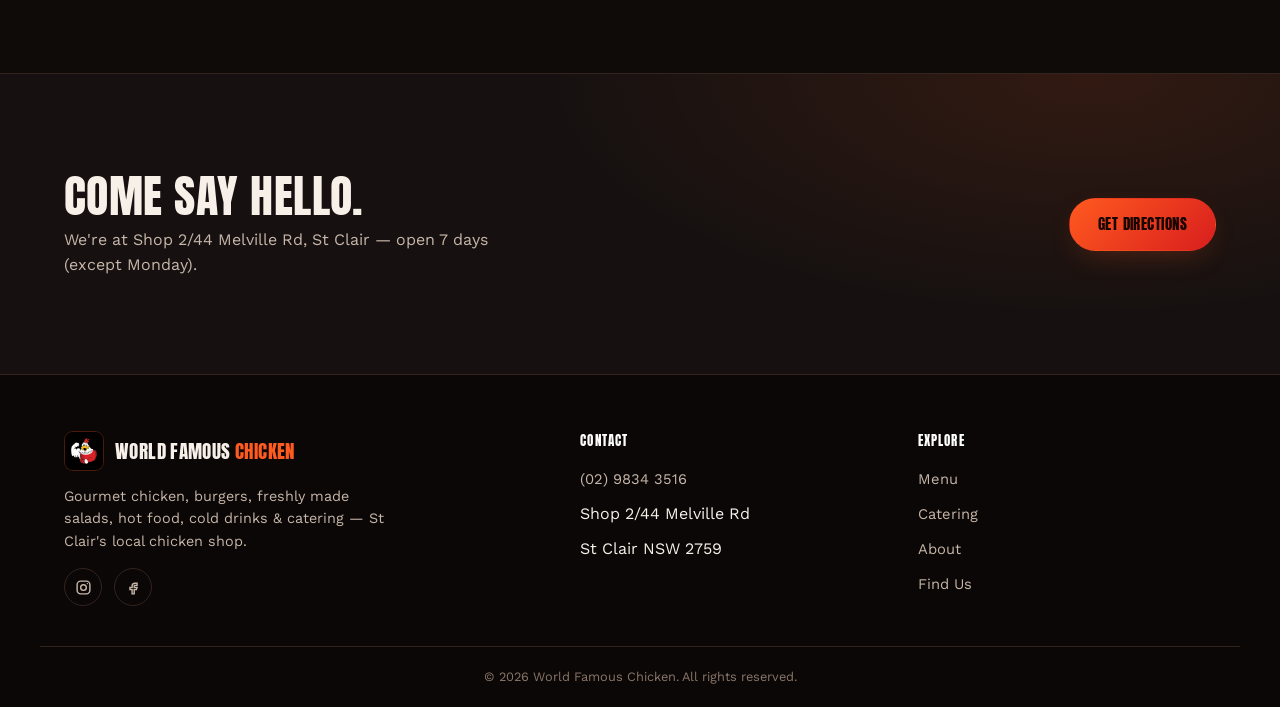
==== commit 8f808a3b: "Split menu into Takeaway/Catering, remove Gallery page Menu page now has a Takeaway Menu section (ex" ====
--- a/about.html
+++ b/about.html
@@ -36,7 +36,6 @@
       <nav class="main-nav" id="mainNav">
       <a href="index.html">Home</a>
       <a href="menu.html">Menu</a>
-      <a href="gallery.html">Gallery</a>
       <a href="about.html" aria-current="page">About</a>
       <a href="contact.html">Find Us</a>
       <a href="tel:+61298343516" class="btn btn-primary btn-small">Call to Order</a>
@@ -131,7 +130,7 @@
       <h4>Explore</h4>
       <ul>
         <li><a href="menu.html">Menu</a></li>
-        <li><a href="gallery.html">Gallery</a></li>
+        <li><a href="menu.html#catering">Catering</a></li>
         <li><a href="about.html">About</a></li>
         <li><a href="contact.html">Find Us</a></li>
       </ul>
--- a/assets/css/style.css
+++ b/assets/css/style.css
@@ -181,11 +181,18 @@
 .hero-arrow svg{ width:17px; height:17px; }
 .hero-overlay{
   position:absolute; inset:0;
-  background:
-    linear-gradient(180deg, rgba(9,6,5,.6) 0%, rgba(9,6,5,.82) 55%, var(--bg) 100%),
-    linear-gradient(100deg, rgba(9,6,5,.88) 10%, rgba(9,6,5,.3) 60%);
+  background: linear-gradient(180deg, rgba(9,6,5,0) 55%, rgba(9,6,5,.5) 100%);
 }
 .hero-content{ position:relative; z-index:1; max-width: 760px; padding-top: 30px; padding-bottom: 90px; }
+.hero-card{
+  display:inline-block; max-width: 600px;
+  padding: 32px 36px;
+  background: rgba(9,6,5,.5);
+  backdrop-filter: blur(16px) saturate(140%);
+  -webkit-backdrop-filter: blur(16px) saturate(140%);
+  border-radius: 24px;
+  border: 1px solid rgba(255,255,255,.07);
+}
 .eyebrow{
   font-family: "Anton", sans-serif;
   text-transform: uppercase; letter-spacing:.16em; font-size:.8rem;
@@ -196,8 +203,8 @@
 .hero-tags{ display:flex; flex-wrap:wrap; gap:10px; }
 .hero-tags span{
   font-size:.78rem; padding: 7px 14px; border-radius:999px;
-  border:1px solid rgba(247,240,232,.18); color: var(--text-dim);
-  background: rgba(247,240,232,.03);
+  border:1px solid rgba(247,240,232,.22); color: var(--text-dim);
+  background: rgba(9,6,5,.55); backdrop-filter: blur(4px);
 }
 .hero-rating{
   display:inline-flex; align-items:center; gap:8px; margin-bottom:18px;
@@ -311,6 +318,19 @@
   color: var(--text-dim); transition: all .2s;
 }
 .menu-nav a:hover, .menu-nav a.active{ color:#180500; background: linear-gradient(135deg, var(--flame1), var(--flame2)); border-color: transparent; }
+
+.menu-takeaway-wrap{ position:relative; }
+.menu-section-head{ padding: 56px 0 8px; scroll-margin-top: 90px; }
+.menu-section-head + .menu-section-head{ border-top: 1px solid var(--border); margin-top: 20px; }
+.menu-section-head h2{ margin: 6px 0 12px; }
+.menu-section-head p{ max-width: 640px; }
+
+.catering-placeholder{
+  border: 1px dashed var(--border); border-radius: 20px;
+  padding: 48px 32px; text-align:center; background: var(--surface);
+  margin-bottom: 20px;
+}
+.catering-placeholder p{ max-width:520px; margin:0 auto 22px; font-size:1.05rem; }
 
 .menu-category{ padding: 64px 0; border-bottom: 1px solid var(--border); scroll-margin-top: 150px; }
 .menu-category:last-child{ border-bottom:none; }
@@ -360,28 +380,6 @@
   border: 1px dashed rgba(247,240,232,.14);
 }
 .img-fallback strong{ display:block; color: var(--flame1); font-weight:700; margin-bottom:4px; font-size:.9rem; }
-
-/* ---------- gallery ---------- */
-.gallery{ background: var(--bg-alt); }
-.gallery-grid{
-  display:grid; grid-template-columns: repeat(4, 1fr); grid-auto-rows: 220px; gap: 18px;
-}
-.gallery-item{
-  position:relative; margin:0; border-radius: var(--radius); overflow:hidden;
-  grid-column: span 2;
-}
-.gallery-item.large{ grid-column: span 2; grid-row: span 2; }
-.gallery-item img{
-  width:100%; height:100%; object-fit:cover;
-  transition: transform .6s var(--ease);
-}
-.gallery-item:hover img{ transform: scale(1.06); }
-.gallery-item figcaption{
-  position:absolute; left:0; right:0; bottom:0; padding: 16px 18px;
-  background: linear-gradient(0deg, rgba(0,0,0,.78), transparent);
-  font-size:.85rem; color:#fff;
-}
-.gallery-item figcaption span{ display:block; color: var(--flame1); font-weight:700; font-size:.75rem; text-transform:uppercase; letter-spacing:.05em; margin-bottom:2px; }
 
 /* ---------- about ---------- */
 .about{ background: var(--bg); }
@@ -489,9 +487,8 @@
   .nav-badge{ display:none; }
   .hero-arrows{ right: 14px; bottom: 18px; }
   .hero-arrow{ width:36px; height:36px; }
-
-  .gallery-grid{ grid-template-columns: repeat(2, 1fr); grid-auto-rows: 180px; }
-  .gallery-item, .gallery-item.large{ grid-column: span 2; grid-row: span 1; }
+  .hero-card{ display:block; padding: 26px 22px; border-radius: 18px; }
+
   .family-pack-grid{ grid-template-columns: 1fr; }
   section{ padding: 64px 0; }
   .page-hero{ padding: 136px 0 46px; }
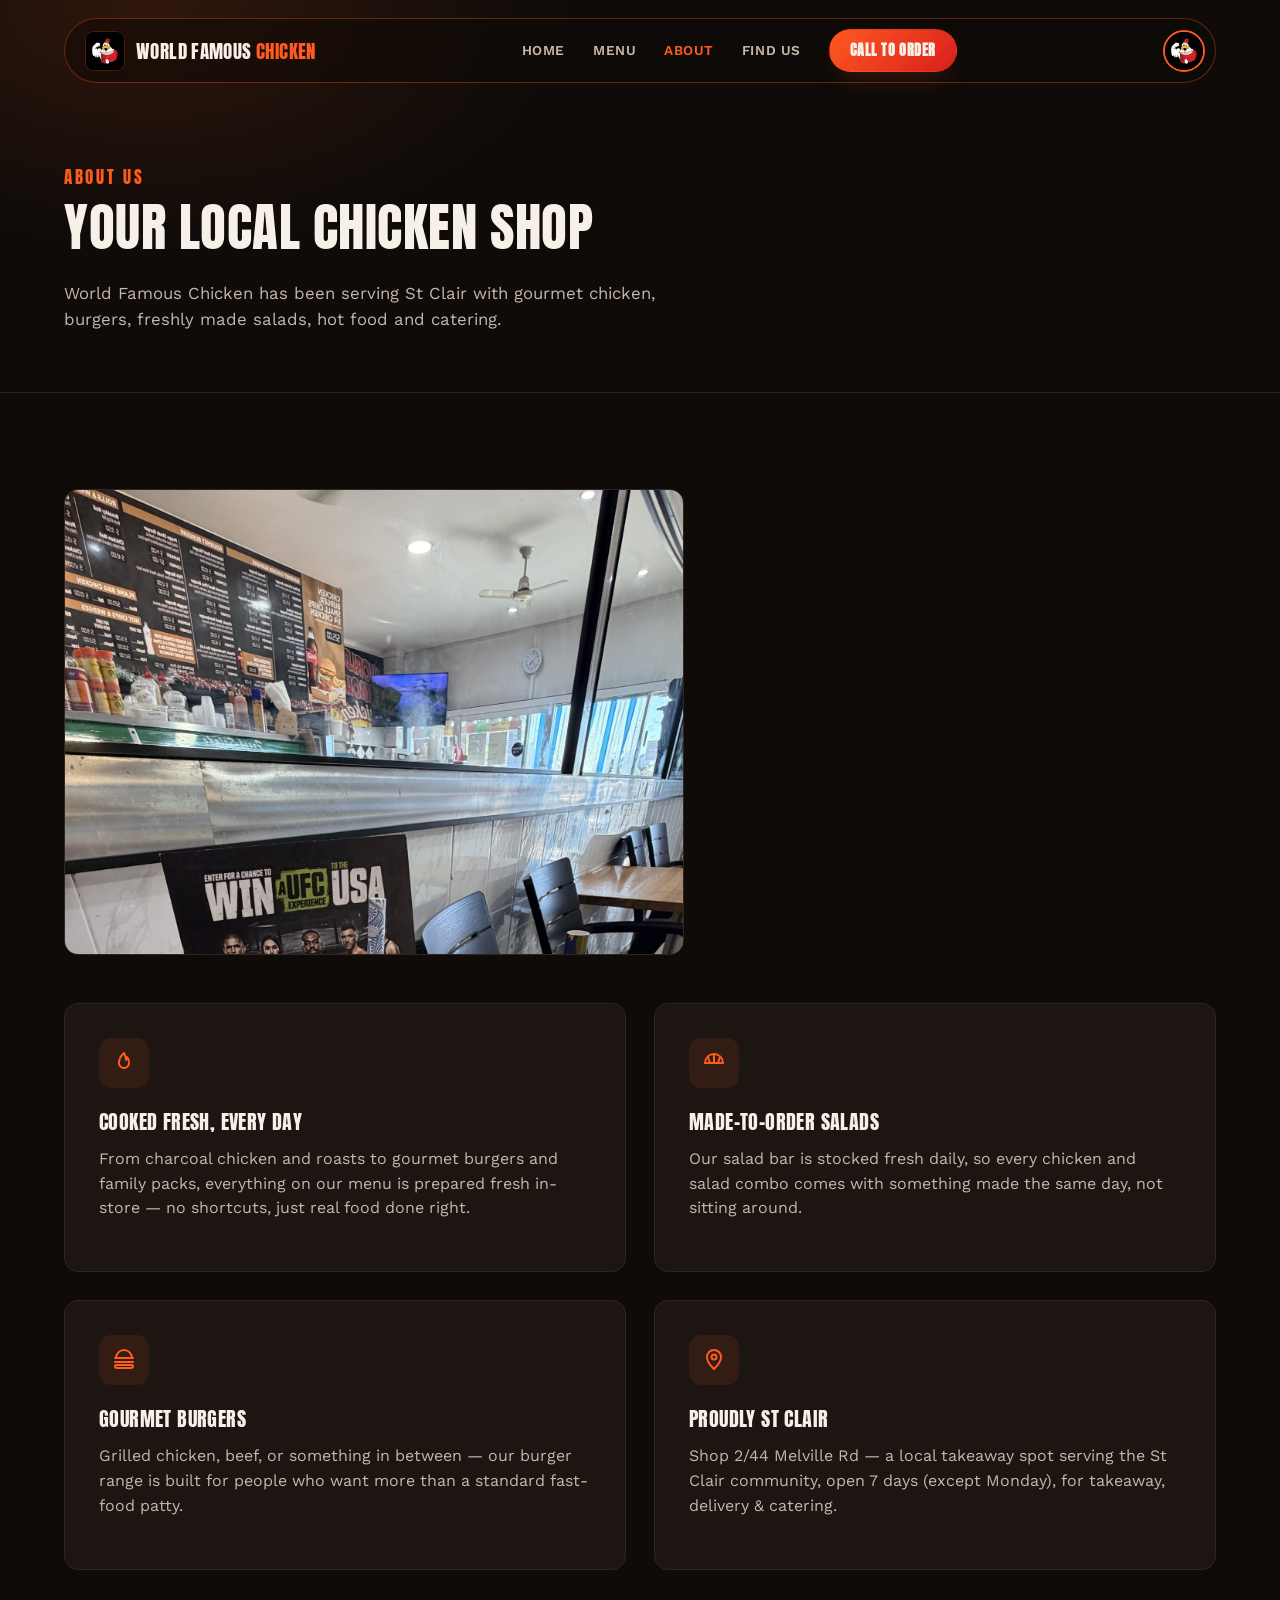
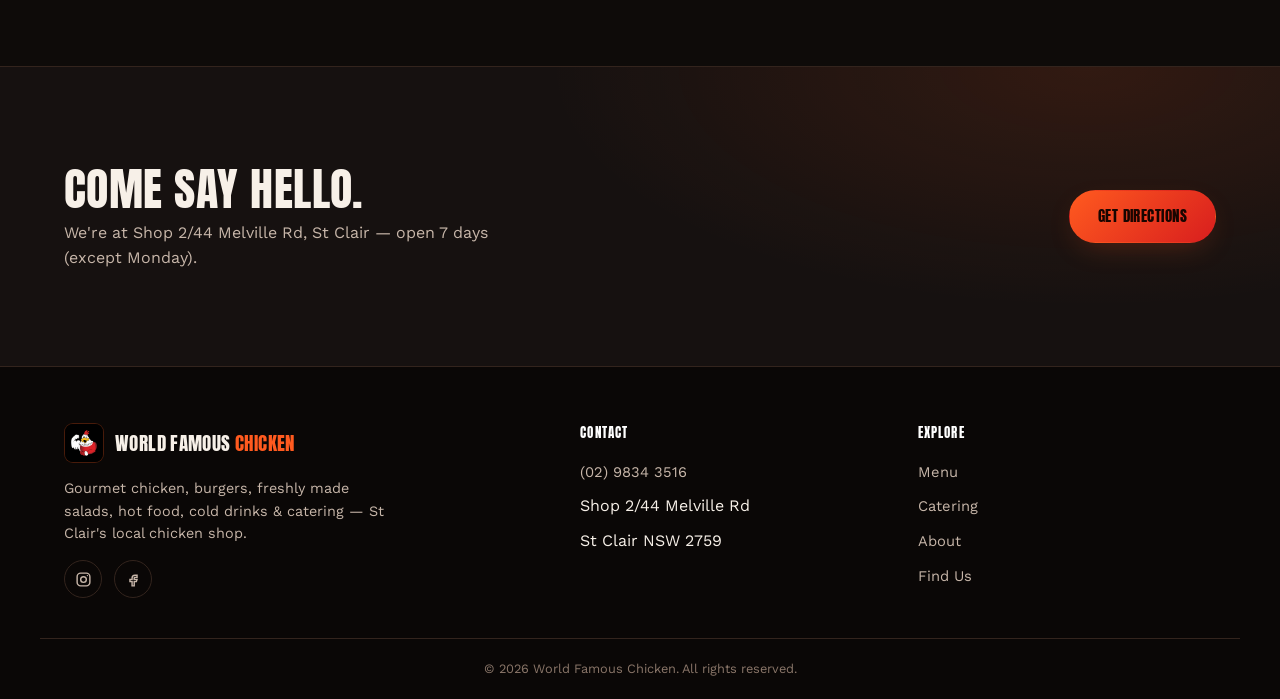
==== commit 2894d400: "Add full catering menu, new takeaway items, and new photos - Menu: replace the catering placeholder " ====
--- a/about.html
+++ b/about.html
@@ -63,7 +63,7 @@
   <section class="about">
     <div class="container">
       <div class="feature-image reveal">
-        <img src="images/world-banner.jpg" alt="World Famous Chicken branded signage" data-fallback-label="World Famous Chicken" onerror="handleImgError(this)">
+        <img src="images/storefront-interior.jpg" alt="Inside World Famous Chicken, St Clair" data-fallback-label="Inside World Famous Chicken" onerror="handleImgError(this)">
       </div>
       <div class="about-grid">
         <article class="about-card reveal">
--- a/assets/css/style.css
+++ b/assets/css/style.css
@@ -319,7 +319,7 @@
 }
 .menu-nav a:hover, .menu-nav a.active{ color:#180500; background: linear-gradient(135deg, var(--flame1), var(--flame2)); border-color: transparent; }
 
-.menu-takeaway-wrap{ position:relative; }
+.menu-takeaway-wrap, .menu-catering-wrap{ position:relative; }
 .menu-section-head{ padding: 56px 0 8px; scroll-margin-top: 90px; }
 .menu-section-head + .menu-section-head{ border-top: 1px solid var(--border); margin-top: 20px; }
 .menu-section-head h2{ margin: 6px 0 12px; }
@@ -387,7 +387,7 @@
   border-radius: var(--radius); overflow:hidden; border:1px solid var(--border);
   margin-bottom: 48px; max-width: 620px;
 }
-.feature-image img{ width:100%; height:auto; display:block; }
+.feature-image img{ width:100%; aspect-ratio: 4 / 3; object-fit:cover; object-position: top; display:block; }
 .about-grid{ display:grid; grid-template-columns: repeat(2, 1fr); gap: 28px; }
 .about-card{
   background: var(--surface);
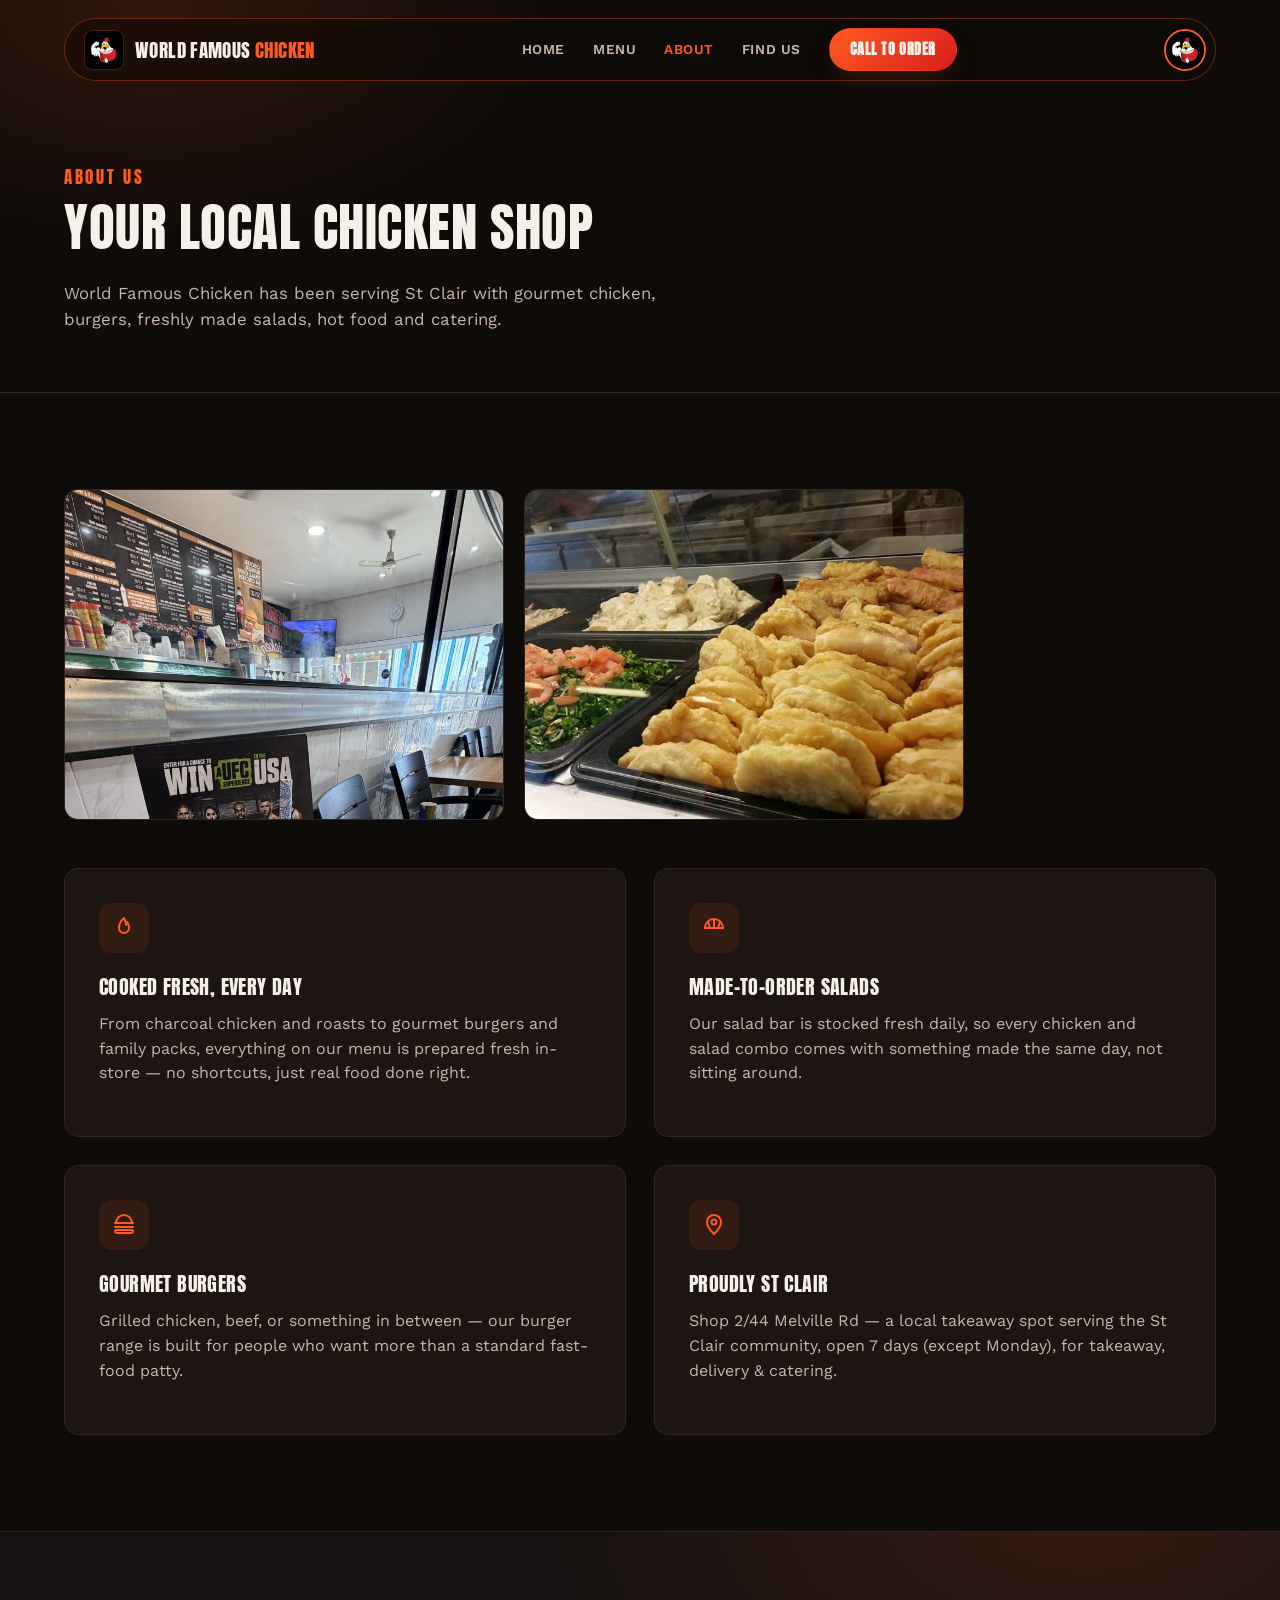
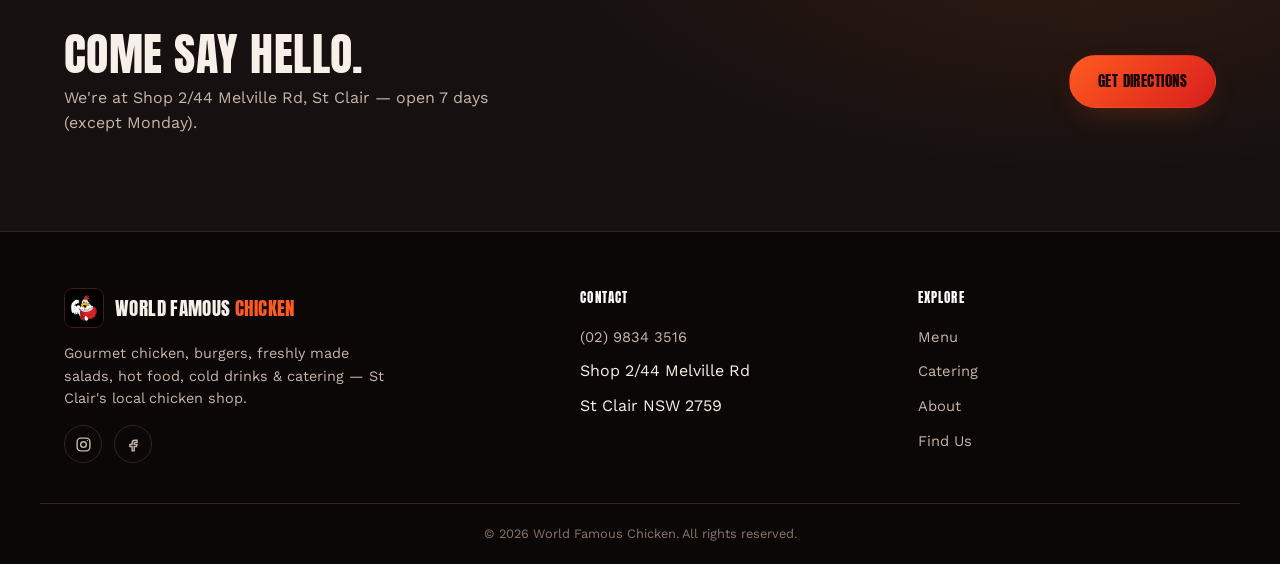
==== commit dae89c8d: "Add more client photos across the site - Homepage: new "From Our Kitchen" photo strip (4 images) bet" ====
--- a/about.html
+++ b/about.html
@@ -62,8 +62,9 @@
 
   <section class="about">
     <div class="container">
-      <div class="feature-image reveal">
-        <img src="images/storefront-interior.jpg" alt="Inside World Famous Chicken, St Clair" data-fallback-label="Inside World Famous Chicken" onerror="handleImgError(this)">
+      <div class="feature-image-grid reveal">
+        <div class="feature-image"><img src="images/storefront-interior.jpg" alt="Inside World Famous Chicken, St Clair" data-fallback-label="Inside World Famous Chicken" onerror="handleImgError(this)"></div>
+        <div class="feature-image"><img src="images/fish.jpg" alt="Fried fish, tabouli and potato salad on display" data-fallback-label="Fresh Daily" onerror="handleImgError(this)"></div>
       </div>
       <div class="about-grid">
         <article class="about-card reveal">
--- a/assets/css/style.css
+++ b/assets/css/style.css
@@ -15,6 +15,7 @@
   --flame2: #d81e1e;
   --flame-glow: rgba(255, 90, 31, .28);
   --gold: #ffb545;
+  --green: #3ecf6e;
   --radius: 14px;
   --radius-sm: 8px;
   --maxw: 1200px;
@@ -23,7 +24,7 @@
 
 *, *::before, *::after{ box-sizing: border-box; }
 html{ scroll-behavior: smooth; }
-html, body{ margin:0; padding:0; }
+html, body{ margin:0; padding:0; overflow-x: hidden; }
 
 body{
   background: var(--bg);
@@ -108,17 +109,22 @@
 }
 .site-header.scrolled{ padding: 12px 0; }
 .header-inner{
+  position: relative; z-index: 1;
   display:flex; align-items:center; justify-content:space-between;
   gap: 18px;
   padding: 10px 10px 10px 20px;
+  border-radius: 999px;
+}
+.header-inner::before{
+  content:""; position:absolute; inset:0; z-index:-1;
+  border-radius: 999px;
   background: rgba(14,11,9,.55);
   backdrop-filter: blur(14px) saturate(140%);
   -webkit-backdrop-filter: blur(14px) saturate(140%);
   border: 1px solid rgba(255,90,31,.35);
-  border-radius: 999px;
   transition: background .3s var(--ease), border-color .3s var(--ease), box-shadow .3s var(--ease);
 }
-.site-header.scrolled .header-inner{
+.site-header.scrolled .header-inner::before{
   background: rgba(14,11,9,.92);
   border-color: rgba(255,90,31,.55);
   box-shadow: 0 10px 30px -14px rgba(0,0,0,.6);
@@ -272,6 +278,17 @@
 .teaser-link svg{ width:14px; height:14px; transition: transform .25s var(--ease); }
 .teaser-card:hover .teaser-link svg{ transform: translateX(4px); }
 
+/* ---------- photo strip ---------- */
+.photo-strip{ background: var(--bg); }
+.photo-strip-grid{ display:grid; grid-template-columns: repeat(4, 1fr); gap: 18px; }
+.photo-strip-item{
+  border-radius: var(--radius); overflow:hidden; border:1px solid var(--border);
+  aspect-ratio: 1/1; transition: transform .3s var(--ease), border-color .3s;
+}
+.photo-strip-item:hover{ transform: translateY(-4px); border-color: rgba(255,90,31,.4); }
+.photo-strip-item img{ width:100%; height:100%; object-fit:cover; transition: transform .6s var(--ease); }
+.photo-strip-item:hover img{ transform: scale(1.06); }
+
 /* ---------- info strip (hours / address / phone) ---------- */
 .info-strip{ background: var(--bg-alt); }
 .info-grid{ display:grid; grid-template-columns: repeat(3, 1fr); gap: 20px; }
@@ -290,6 +307,8 @@
 .info-card .hours-row{ display:flex; justify-content:space-between; font-size:.92rem; padding:4px 0; color: var(--text-dim); }
 .info-card .hours-row.today{ color: var(--text); font-weight:600; }
 .info-card .hours-row span:last-child{ font-variant-numeric: tabular-nums; }
+.info-card .hours-row.open span:last-child{ color: var(--green); font-weight:700; }
+.info-card .hours-row.closed span:last-child{ color: var(--flame2); font-weight:700; }
 
 /* ---------- cta banner ---------- */
 .cta-banner{
@@ -387,6 +406,11 @@
   border-radius: var(--radius); overflow:hidden; border:1px solid var(--border);
   margin-bottom: 48px; max-width: 620px;
 }
+.feature-image-grid{
+  display:grid; grid-template-columns: 1fr 1fr; gap: 20px;
+  max-width: 900px; margin-bottom: 48px;
+}
+.feature-image-grid .feature-image{ max-width:none; margin-bottom:0; }
 .feature-image img{ width:100%; aspect-ratio: 4 / 3; object-fit:cover; object-position: top; display:block; }
 .about-grid{ display:grid; grid-template-columns: repeat(2, 1fr); gap: 28px; }
 .about-card{
@@ -424,6 +448,8 @@
   border-radius: var(--radius-sm); color: var(--text-dim); font-size:.92rem;
 }
 .contact-points strong{ color: var(--flame1); }
+.contact-points li.open span{ color: var(--green); font-weight:700; }
+.contact-points li.closed span{ color: var(--flame2); font-weight:700; }
 .map-embed{ border-radius: var(--radius); overflow:hidden; border:1px solid var(--border); aspect-ratio: 4/3; }
 .map-embed iframe{ width:100%; height:100%; border:0; filter: grayscale(.3) invert(.92) contrast(.9); }
 
@@ -467,6 +493,8 @@
   .menu-grid{ grid-template-columns: 1fr; }
   .footer-inner{ grid-template-columns: 1fr 1fr; }
   .footer-brand{ grid-column: 1 / -1; }
+  .photo-strip-grid{ grid-template-columns: repeat(2, 1fr); }
+  .feature-image-grid{ grid-template-columns: 1fr; }
 }
 
 @media (max-width: 760px){
@@ -492,6 +520,39 @@
   .family-pack-grid{ grid-template-columns: 1fr; }
   section{ padding: 64px 0; }
   .page-hero{ padding: 136px 0 46px; }
-  .cta-banner .container{ flex-direction:column; align-items:flex-start; }
+  .cta-banner .container{ flex-direction:column; align-items:center; text-align:center; }
   .menu-nav{ top: 64px; }
-}
+
+  /* ---- centered layout on mobile ---- */
+  .page-hero .container, .page-hero h1, .page-hero p{ text-align:center; }
+  .page-hero h1, .page-hero p{ margin-left:auto; margin-right:auto; }
+
+  .hero-card{ text-align:center; margin-left:auto; margin-right:auto; }
+  .hero-actions, .hero-tags{ justify-content:center; }
+  .hero-rating{ justify-content:center; width:100%; }
+  .hero-sub{ margin-left:auto; margin-right:auto; }
+
+  .section-head{ text-align:center; margin-left:auto; margin-right:auto; }
+
+  .teaser-overlay{ align-items:center; text-align:center; }
+  .teaser-overlay p{ margin-left:auto; margin-right:auto; }
+
+  .info-card, .about-card{ text-align:center; }
+  .info-card-icon, .about-card-icon{ margin-left:auto; margin-right:auto; }
+  .feature-image{ margin-left:auto; margin-right:auto; }
+
+  .family-pack-card{ text-align:center; align-items:center; }
+
+  .cta-banner h2, .cta-banner p{ margin-left:auto; margin-right:auto; }
+
+  .menu-section-head{ text-align:center; }
+  .menu-section-head p{ margin-left:auto; margin-right:auto; }
+  .menu-cat-head{ flex-direction:column; align-items:center; text-align:center; gap:6px; }
+
+  .contact-copy{ text-align:center; }
+
+  .footer-inner{ text-align:center; }
+  .footer-brand .logo{ justify-content:center; }
+  .footer-brand p{ margin-left:auto; margin-right:auto; }
+  .footer-social{ justify-content:center; }
+}
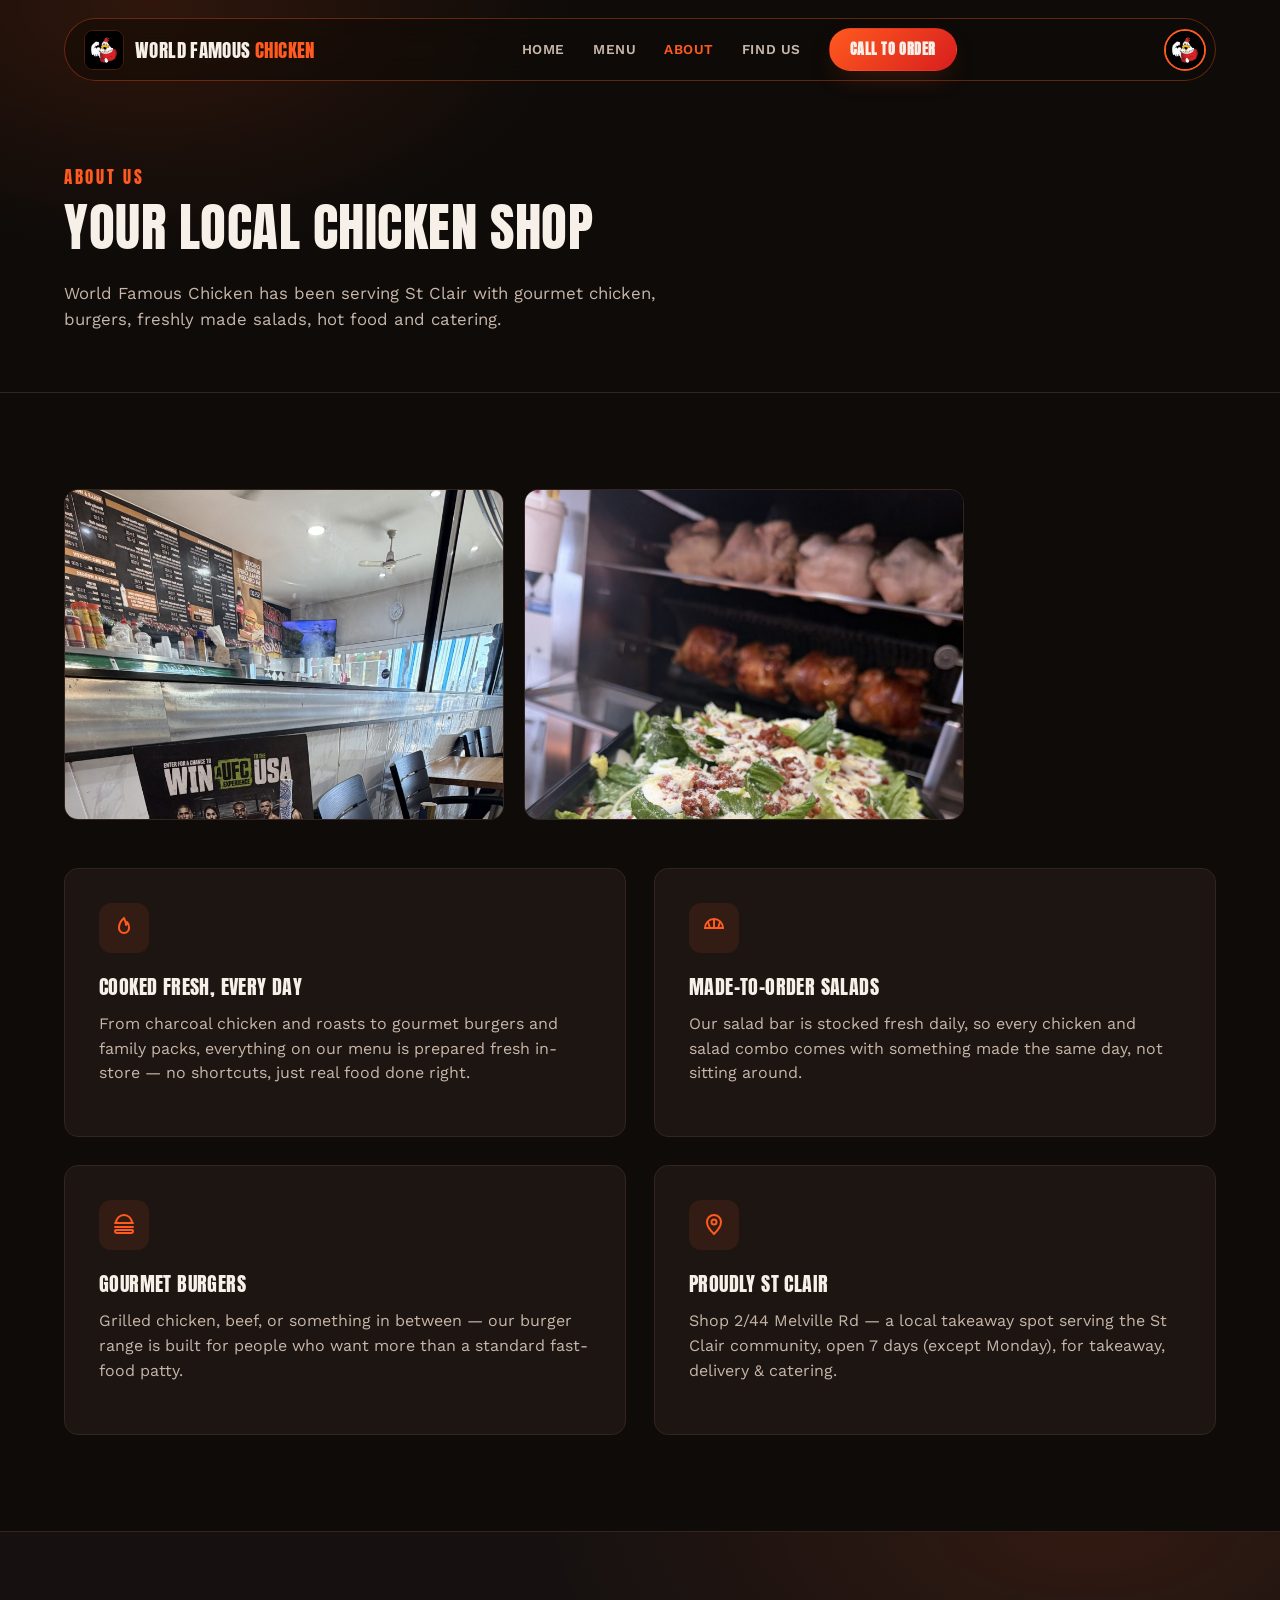
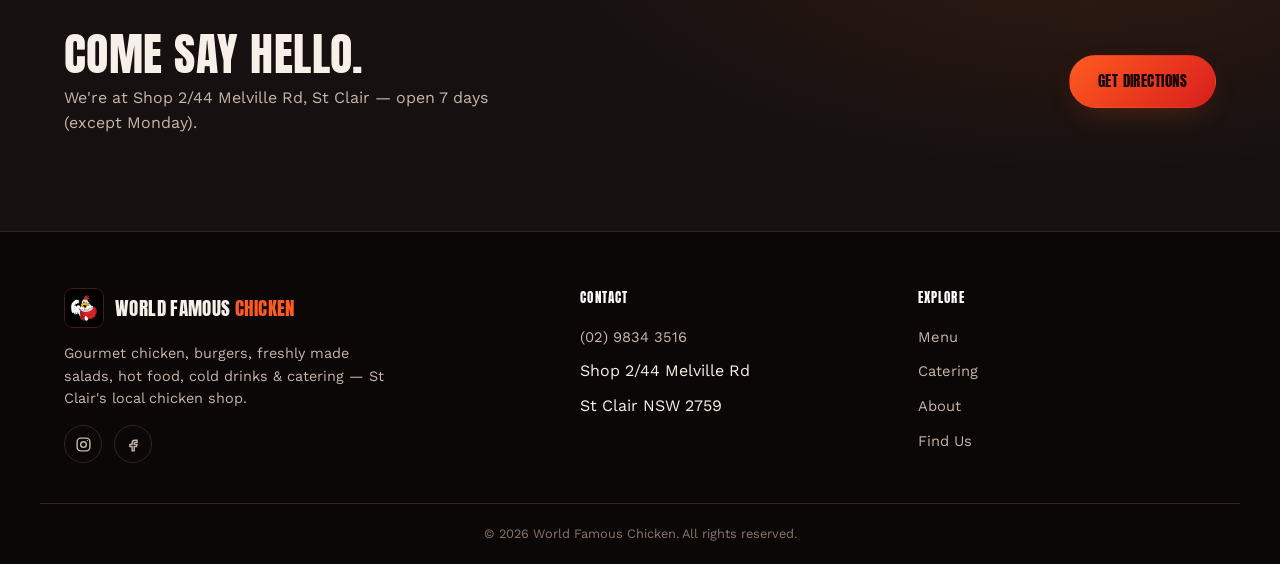
==== commit 615d0006: "Replace remaining old photos with the newer high-quality ones Swap out food-selection.jpg, greek-sal" ====
--- a/about.html
+++ b/about.html
@@ -7,7 +7,7 @@
 <meta name="description" content="About World Famous Chicken — St Clair's local takeaway for gourmet chicken, burgers and freshly made salads.">
 <link rel="preconnect" href="https://fonts.googleapis.com">
 <link rel="preconnect" href="https://fonts.gstatic.com" crossorigin>
-<link rel="stylesheet" href="https://fonts.googleapis.com/css2?family=Anton&family=Work+Sans:wght@400;500;600;700&display=swap">
+<link rel="stylesheet" href="https://fonts.googleapis.com/css2?family=Anton&family=Kaushan+Script&family=Work+Sans:wght@400;500;600;700&display=swap">
 <link rel="stylesheet" href="assets/css/style.css">
 <script>
 window.handleImgError = function (img) {
@@ -64,7 +64,7 @@
     <div class="container">
       <div class="feature-image-grid reveal">
         <div class="feature-image"><img src="images/storefront-interior.jpg" alt="Inside World Famous Chicken, St Clair" data-fallback-label="Inside World Famous Chicken" onerror="handleImgError(this)"></div>
-        <div class="feature-image"><img src="images/fish.jpg" alt="Fried fish, tabouli and potato salad on display" data-fallback-label="Fresh Daily" onerror="handleImgError(this)"></div>
+        <div class="feature-image"><img src="images/chicken-skewers-caesar.jpg" alt="Flame-grilled chicken skewers and fresh Caesar salad" data-fallback-label="Fresh Daily" onerror="handleImgError(this)"></div>
       </div>
       <div class="about-grid">
         <article class="about-card reveal">
--- a/assets/css/style.css
+++ b/assets/css/style.css
@@ -351,39 +351,56 @@
 }
 .catering-placeholder p{ max-width:520px; margin:0 auto 22px; font-size:1.05rem; }
 
-.menu-category{ padding: 64px 0; border-bottom: 1px solid var(--border); scroll-margin-top: 150px; }
-.menu-category:last-child{ border-bottom:none; }
-.menu-cat-head{ display:flex; align-items:baseline; gap:16px; margin-bottom: 30px; }
-.menu-cat-head h2{ margin:0; }
-.menu-cat-note{ color: var(--text-faint); font-size:.85rem; }
-
-.menu-grid{ display:grid; grid-template-columns: repeat(2, 1fr); gap: 14px 32px; }
-.menu-item{
-  display:flex; justify-content:space-between; gap: 18px;
-  padding: 16px 0; border-bottom: 1px dashed var(--border);
-}
-.menu-item-name{ font-family:"Anton",sans-serif; font-size:1rem; letter-spacing:.01em; color:#fff; margin-bottom:4px; text-transform:none; }
-.menu-item-desc{ font-size:.86rem; color: var(--text-faint); margin:0; }
-.menu-item-price{
-  font-variant-numeric: tabular-nums; font-weight:700; color: var(--flame1);
-  white-space:nowrap; text-align:right; font-size:1rem; padding-top:1px;
-}
-.menu-item-price small{ display:block; font-size:.68rem; color: var(--text-faint); font-weight:500; text-transform:uppercase; letter-spacing:.05em; }
-
-.menu-tier-price{ display:flex; flex-direction:column; gap:2px; align-items:flex-end; }
-.menu-tier-price .tier{ display:flex; gap:8px; align-items:baseline; justify-content:flex-end; }
-.menu-tier-price .tier-label{ font-size:.68rem; color:var(--text-faint); text-transform:uppercase; letter-spacing:.05em; width:44px; text-align:right; }
-
-.family-pack-grid{ display:grid; grid-template-columns: repeat(4, 1fr); gap: 18px; }
-.family-pack-card{
-  background: var(--surface); border:1px solid var(--border); border-radius: var(--radius);
-  padding: 24px; display:flex; flex-direction:column; gap:10px;
-  transition: transform .3s var(--ease), border-color .3s;
-}
-.family-pack-card:hover{ transform: translateY(-4px); border-color: rgba(255,90,31,.4); }
-.family-pack-card .price{ font-family:"Anton",sans-serif; font-size:1.8rem; color: var(--flame1); }
-.family-pack-card h3{ margin-bottom:0; font-size:1.05rem; }
-.family-pack-card p{ font-size:.85rem; margin:0; }
+/* ---------- menu panels (menu-board style) ---------- */
+.menu-panels{ display:grid; grid-template-columns: repeat(2, 1fr); gap: 26px; padding: 8px 0 64px; }
+.menu-panel{
+  position:relative; overflow:hidden; border-radius: var(--radius);
+  padding: 34px 32px; color: var(--text); scroll-margin-top: 150px;
+  box-shadow: 0 16px 40px -20px rgba(0,0,0,.55);
+  border: 1px solid var(--border);
+}
+.menu-panel.tone-tan{
+  background: linear-gradient(160deg, rgba(255,90,31,.14), rgba(216,30,30,.05)), var(--surface-2);
+  border-color: rgba(255,90,31,.3);
+}
+.menu-panel.tone-grey{ background: var(--bg-alt); }
+.menu-panel-script{
+  display:block; font-family:"Kaushan Script", cursive; font-size:1.7rem;
+  color: var(--gold); margin-bottom:-8px; line-height:1;
+}
+.menu-panel-title{
+  font-family:"Anton",sans-serif; font-size:1.7rem; letter-spacing:.02em;
+  margin: 0 0 22px; color: var(--text);
+}
+.menu-panel-list{ display:flex; flex-direction:column; gap:16px; position:relative; z-index:1; }
+.menu-panel.has-photo .menu-panel-list{ max-width: 56%; }
+.menu-panel-row{ display:flex; align-items:baseline; gap:8px; }
+.menu-panel-row.sub{ opacity:.92; }
+.menu-panel-name{ font-weight:700; font-size:1.02rem; color: var(--text); margin:0 0 4px; }
+.menu-panel-row.sub .menu-panel-name{ font-weight:600; font-size:.88rem; text-transform:uppercase; letter-spacing:.04em; color: var(--text-dim); }
+.menu-panel-row .dots{ flex:1; min-width: 16px; border-bottom: 2px dotted rgba(199,182,169,.4); margin-bottom:5px; }
+.menu-panel-price{ font-weight:800; font-size:1.05rem; white-space:nowrap; font-variant-numeric: tabular-nums; color: var(--flame1); }
+.menu-panel-desc{ font-size:.82rem; color: var(--text-faint); margin: 2px 0 0; }
+.menu-panel-note{ font-size:.85rem; color: var(--text-dim); margin: 22px 0 0; font-weight:600; position:relative; z-index:1; }
+
+.menu-panel-callout{
+  background: var(--text); color:#1a0f08; border-radius: var(--radius-sm);
+  padding: 16px 20px; margin-top: 6px; max-width: 240px;
+  box-shadow: 0 10px 26px -10px rgba(0,0,0,.4);
+}
+.menu-panel-callout-title{ font-family:"Anton",sans-serif; font-size:1.05rem; margin:0 0 8px; letter-spacing:.02em; color:#1a0f08; }
+.menu-panel-callout .tier-row{ display:flex; justify-content:space-between; gap:16px; padding:3px 0; font-weight:700; font-variant-numeric: tabular-nums; color: var(--flame2); }
+.menu-panel-callout .tier-row span:first-child{ color:#5c4a34; font-weight:600; }
+.menu-panel-callout-sub{ font-size:.75rem; color:#7a6a58; margin: 6px 0 0; }
+
+.menu-panel-photo{
+  position:absolute; right: -6px; bottom: -6px; z-index:0;
+  width: 42%; max-width: 200px; aspect-ratio: 1/1;
+  border-radius: var(--radius); overflow:hidden;
+  border: 3px solid rgba(255,90,31,.3);
+  box-shadow: 0 14px 30px -10px rgba(0,0,0,.5);
+}
+.menu-panel-photo img{ width:100%; height:100%; object-fit:cover; }
 
 /* ---------- fallback placeholder ---------- */
 .img-fallback{
@@ -488,9 +505,8 @@
   .about-grid, .contact-grid{ grid-template-columns: 1fr; }
   .info-grid{ grid-template-columns: 1fr; }
   .teaser-grid{ grid-template-columns: 1fr; }
-  .family-pack-grid{ grid-template-columns: repeat(2, 1fr); }
   .review-grid{ grid-template-columns: 1fr; }
-  .menu-grid{ grid-template-columns: 1fr; }
+  .menu-panels{ grid-template-columns: 1fr; }
   .footer-inner{ grid-template-columns: 1fr 1fr; }
   .footer-brand{ grid-column: 1 / -1; }
   .photo-strip-grid{ grid-template-columns: repeat(2, 1fr); }
@@ -517,7 +533,6 @@
   .hero-arrow{ width:36px; height:36px; }
   .hero-card{ display:block; padding: 26px 22px; border-radius: 18px; }
 
-  .family-pack-grid{ grid-template-columns: 1fr; }
   section{ padding: 64px 0; }
   .page-hero{ padding: 136px 0 46px; }
   .cta-banner .container{ flex-direction:column; align-items:center; text-align:center; }
@@ -541,13 +556,10 @@
   .info-card-icon, .about-card-icon{ margin-left:auto; margin-right:auto; }
   .feature-image{ margin-left:auto; margin-right:auto; }
 
-  .family-pack-card{ text-align:center; align-items:center; }
-
   .cta-banner h2, .cta-banner p{ margin-left:auto; margin-right:auto; }
 
   .menu-section-head{ text-align:center; }
   .menu-section-head p{ margin-left:auto; margin-right:auto; }
-  .menu-cat-head{ flex-direction:column; align-items:center; text-align:center; gap:6px; }
 
   .contact-copy{ text-align:center; }
 
@@ -555,4 +567,11 @@
   .footer-brand .logo{ justify-content:center; }
   .footer-brand p{ margin-left:auto; margin-right:auto; }
   .footer-social{ justify-content:center; }
-}
+
+  .menu-panel{ display:flex; flex-direction:column; padding: 28px 24px; }
+  .menu-panel-list, .menu-panel.has-photo .menu-panel-list{ max-width:100%; }
+  .menu-panel-photo{
+    position:static; order:-1; width:100%; max-width:none; aspect-ratio: 16/9;
+    margin-bottom:18px; border-color: rgba(255,90,31,.3);
+  }
+}
